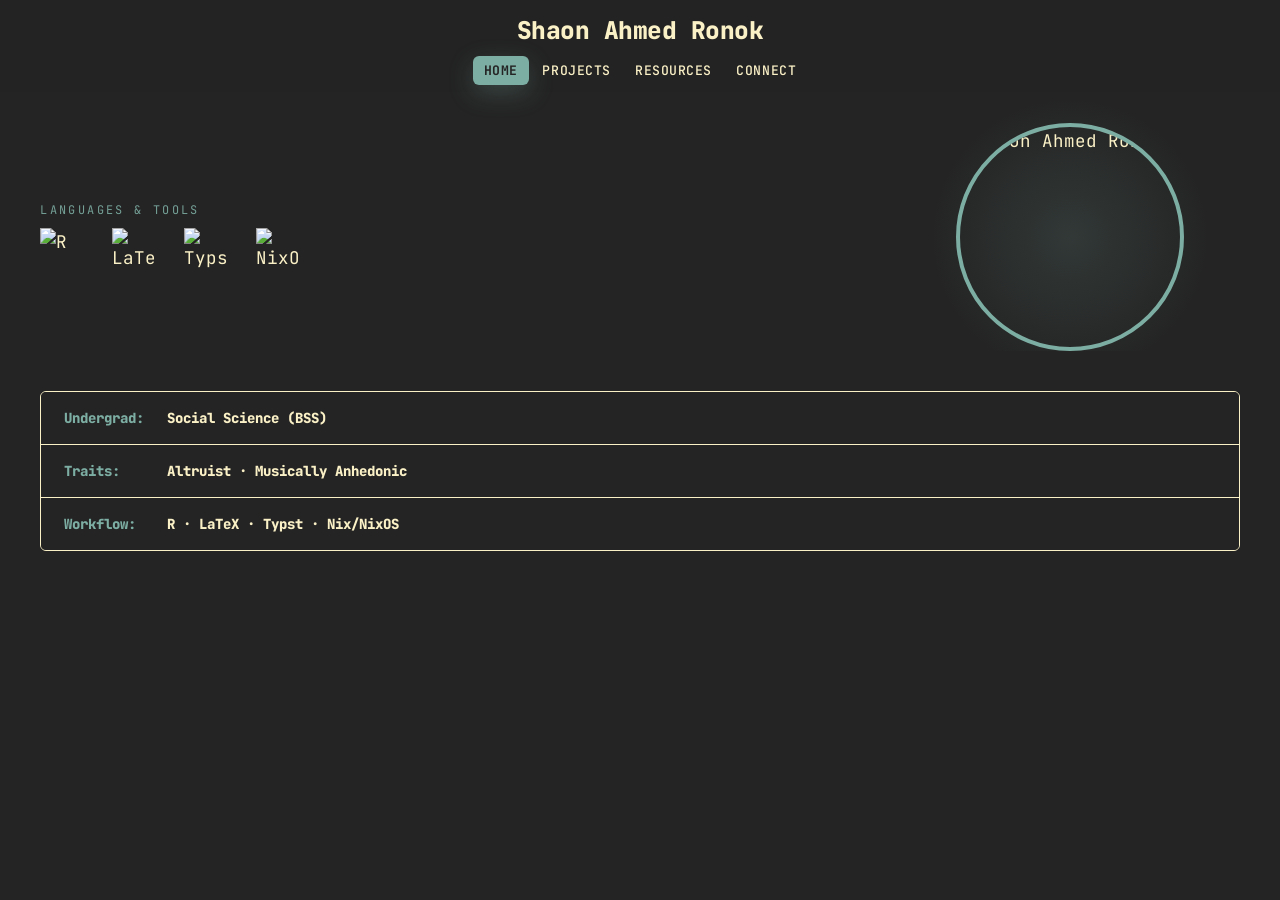
==== index.html @ 1f1f6bdd "Update index.html" ====
<!DOCTYPE html>
<html lang="en">
<head>
<meta charset="UTF-8">
<meta name="viewport" content="width=device-width, initial-scale=1.0">
<meta name="description" content="Shaon — writer, independent researcher, systems thinker.">
<meta property="og:title" content="Shaon">
<meta property="og:description" content="Writer and independent researcher. Information systems, technology ethics, philosophy of science.">
<meta property="og:type" content="website">
<meta property="og:url" content="https://shaon.neocities.org">
<meta property="og:image" content="https://shaon.neocities.org/images/1772381919541.png">
<meta name="twitter:card" content="summary">
<meta name="twitter:title" content="Shaon">
<meta name="twitter:image" content="https://shaon.neocities.org/images/1772381919541.png">
<title>Shaon</title>
<link rel="icon" type="image/x-icon" href="favicon.ico">
<link rel="preconnect" href="https://fonts.googleapis.com">
<link rel="preconnect" href="https://fonts.gstatic.com" crossorigin>
<link href="https://fonts.googleapis.com/css2?family=JetBrains+Mono:wght@300;400;500;700;900&display=swap" rel="stylesheet">
<style>
:root {
  /* Sole Background Palette */
  --bg: #242424;
  --surf: #242424;
  --bd: #fbf1c7;
  --bd-hover: #7daea3;

  /* Universal Static Text & Line Color */
  --tx-main: #fbf1c7;
  --tx-head: #fbf1c7;
  --tx-muted: #fbf1c7;

  /* Universal Interactive Accent Color */
  --ac: #7daea3;
  --link: #7daea3;

  /* Typography */
  --fd: 'JetBrains Mono', monospace;
  --fb: 'JetBrains Mono', monospace;
  --fm: 'JetBrains Mono', monospace;

  /* Shadows & Physics */
  --sh-card: 0 4px 20px rgba(125, 174, 163, 0.15);
  --sh-glow: 0 8px 24px rgba(125, 174, 163, 0.25);
  --r: 6px;
}

*,*::before,*::after{box-sizing:border-box;margin:0;padding:0}
html{scroll-behavior:smooth;font-size:17.5px;overflow-x:hidden;width:100%}
body{font-family:var(--fb);background:var(--bg);color:var(--tx-main);line-height:1.6;overflow-x:hidden;width:100%;-webkit-font-smoothing:antialiased}

/* Selection State */
::selection{background:var(--ac);color:var(--bg)}
a{color:inherit;text-decoration:none}
img{display:block;max-width:100%;height:auto}

/* Top Progress Bar */
#prog{position:fixed;top:0;left:0;z-index:300;height:2px;background:var(--ac);width:0;transition:width .1s linear}

#nav{position:fixed;top:0;left:0;right:0;z-index:200;transition:background .4s,box-shadow .4s;width:100%;background:rgba(36,36,36,.97);backdrop-filter:blur(20px) saturate(1.2)}
#nav.sc{box-shadow:0 1px 0 var(--bd)}

.ni{display:flex;flex-direction:column;align-items:center;justify-content:center;max-width:1400px;margin:0 auto;padding:.6rem 2.3rem .5rem;gap:.3rem;width:100%}
.nlogo{font-family:var(--fd);font-size:1.4rem;font-weight:900;letter-spacing:-.02em;color:var(--tx-head)}

.nlinks{display:flex;flex-wrap:wrap;justify-content:center;gap:.1rem;list-style:none}
.nlinks a{font-size:.75rem;font-weight:500;letter-spacing:.04em;text-transform:uppercase;color:var(--tx-main);padding:.32rem .65rem;border-radius:var(--r);transition:all .2s cubic-bezier(0.4, 0, 0.2, 1)}
.nlinks a:hover{color:var(--ac);background:transparent}
.nlinks a.act{color:var(--bg);background:var(--ac);font-weight:700;box-shadow:var(--sh-glow)}

.w{width:100%;max-width:1400px;margin:0 auto;padding:0 2.3rem;position:relative;z-index:1}

#hero{display:flex;flex-direction:column;justify-content:center;padding:7rem 0 0;position:relative;overflow:hidden}
.hg{display:grid;grid-template-columns:1fr 340px;gap:4rem;align-items:center}

.techstack{display:flex;flex-wrap:wrap;gap:1.6rem;margin-top:0;align-items:center}
.techstack img{width:44px;height:44px;object-fit:contain;transition:transform .3s cubic-bezier(0.34, 1.56, 0.64, 1)}
.techstack img:hover{transform:scale(1.2) rotate(-5deg);filter:drop-shadow(0 4px 12px rgba(125, 174, 163, 0.4))}

.hpw{position:relative;display:flex;flex-direction:column;align-items:center}

/* Monochromatic Accent Aura */
.hpbg{position:absolute;width:280px;height:280px;background:radial-gradient(circle, rgba(125, 174, 163, 0.15), transparent 70%);border-radius:50%;top:50%;left:50%;transform:translate(-50%,-50%);animation:pglow 5s ease-in-out infinite;pointer-events:none}
@keyframes pglow{0%,100%{transform:translate(-50%,-50%) scale(1);opacity:.6}50%{transform:translate(-50%,-50%) scale(1.15);opacity:1}}

.hp{width:228px;height:228px;border-radius:50%;object-fit:cover;border:4px solid var(--ac);position:relative;z-index:1;transition:transform .4s cubic-bezier(.22,1,.36,1),box-shadow .4s}
.hp:hover{transform:scale(1.04) translateY(-4px);box-shadow:0 20px 56px rgba(125,174,163,.3);border-color:var(--ac)}

hr.dv{border:none;height:1px;background:linear-gradient(90deg,transparent,var(--bd) 40%,var(--bd) 60%,transparent);margin:0}
section{padding:2.5rem 0;position:relative;z-index:1}

.stitle{font-family:var(--fd);font-size:clamp(2rem,4vw,3.2rem);font-weight:700;letter-spacing:-.03em;line-height:1.1;margin-bottom:.9rem;color:var(--tx-head)}
.stitle em{font-style:italic;color:var(--ac)}

#about{background:var(--bg);padding-top:2.3rem}

/* Clean Cards & Data Blocks */
.info-table{display:flex;flex-direction:column;gap:0;border:1px solid var(--bd);border-radius:var(--r);overflow:hidden;background:var(--bg)}
.info-row{display:flex;align-items:center;gap:1rem;padding:.85rem 1.3rem;background:var(--bg);border-bottom:1px solid var(--bd);transition:border-color 0.2s}
.info-row:last-child{border-bottom:none}
.info-row:hover{border-color:var(--ac)}
.info-label{font-family:var(--fm);font-size:.8rem;color:var(--ac);min-width:85px;font-weight:900 !important}
.info-val{font-family:var(--fm);font-size:.8rem;color:var(--tx-head);font-weight:900 !important}

#contact{background:var(--bg);padding:3rem 0;color:var(--tx-main)}
.ci{display:grid;grid-template-columns:1fr 1fr;gap:4rem;align-items:start}
.ctl{font-family:var(--fm);font-size:.68rem;letter-spacing:.2em;text-transform:uppercase;color:var(--ac);margin-bottom:.7rem;opacity:.9}
.ctt{font-family:var(--fd);font-size:clamp(2rem,5vw,3.5rem);font-weight:900;letter-spacing:-.04em;line-height:1;margin-bottom:1.2rem;color:var(--tx-head)}
.cts{font-size:.93rem;line-height:1.8;color:var(--tx-main);margin-bottom:1.4rem}
.clinks{display:flex;flex-direction:column;gap:.9rem;padding-top:1.5rem}

.cl{display:flex;align-items:center;gap:.9rem;padding:.95rem 1.15rem;background:var(--bg);border:1px solid var(--bd);border-radius:var(--r);transition:all .2s;color:var(--tx-main)}
.cl:hover{background:var(--bg);border-color:var(--ac);transform:translateX(6px);box-shadow:var(--sh-card)}
.cl img{width:21px;height:21px;object-fit:contain;filter:brightness(0) invert(1);opacity:.85}
.clp{font-size:.72rem;color:var(--ac);font-family:var(--fm);letter-spacing:.08em;text-transform:uppercase}
.clh{font-size:.88rem;font-weight:500;margin-top:.1rem;color:var(--tx-head)}

footer{background:var(--bg);border-top:1px solid var(--bd);padding:1.9rem 0}
.fc{font-family:var(--fm);font-size:.7rem;color:var(--tx-main)}

#st{position:fixed;bottom:2rem;right:2rem;z-index:200;width:44px;height:44px;border-radius:50%;background:var(--ac);color:var(--bg);border:none;cursor:pointer;display:flex;align-items:center;justify-content:center;box-shadow:var(--sh-glow);opacity:0;transform:translateY(10px);transition:all .35s cubic-bezier(.22,1,.36,1)}
#st.vi{opacity:1;transform:none}
#st:hover{transform:translateY(-3px);box-shadow:0 8px 24px rgba(125, 174, 163, 0.4)}

@media(max-width:900px){
  html,body{font-size:16px;width:100%;overflow-x:hidden}
  .hg{grid-template-columns:1fr;gap:2rem;text-align:center}
  .hpw{order:-1}
  .hp{width:180px;height:180px}
  .techstack{justify-content:center}
  .ci{grid-template-columns:1fr}
}

@media(max-width:560px){
  .w{padding:0 1.2rem}
  .nlogo{font-size:1.1rem}
  .nlinks a{font-size:.68rem;padding:.28rem .5rem}
}
</style>
</head>
<body>

<div id="prog"></div>

<div id="nav">
  <div class="ni">
    <a class="nlogo" href="index.html">Shaon Ahmed Ronok</a>
    <ul class="nlinks">
      <li><a href="index.html" class="act">Home</a></li>
      <li><a href="projects.html">Projects</a></li>
      <li><a href="resources.html">Resources</a></li>
      <li><a href="connect.html">Connect</a></li>
    </ul>
  </div>
</div>

<section id="hero">
<div class="w">
  <div class="hg">

    <div>
      <p style="font-family:var(--fm);font-size:.68rem;letter-spacing:.2em;text-transform:uppercase;color:var(--ac);margin-bottom:0.5rem;opacity:.9;">Languages & Tools</p>
      <div class="techstack">
        <img src="/icons/Rlogo.png" height="48" alt="R">
        <img src="https://cdn.simpleicons.org/latex/008080" height="48" alt="LaTeX">
        <img src="https://cdn.simpleicons.org/typst/239DA8" height="48" alt="Typst">
        <img src="/icons/Nix_Snowflake_Logo.svg.webp" height="48" alt="NixOS">
      </div>
    </div>

    <div class="hpw">
      <div class="hpbg"></div>
      <img src="images/mine2.jpg" alt="Shaon Ahmed Ronok" class="hp">
    </div>

  </div>
</div>
</section>

<section id="about">
<div class="w">
  
  <div class="info-table">
    <div class="info-row">
      <span class="info-label">Undergrad:</span>
      <span class="info-val">Social Science (BSS)</span>
    </div>

    <div class="info-row">
      <span class="info-label">Traits:</span>
      <span class="info-val">Altruist · Musically Anhedonic</span>
    </div>

    <div class="info-row">
      <span class="info-label">Workflow:</span>
      <span class="info-val">R · LaTeX · Typst · Nix/NixOS</span>
    </div>
  </div>

</div>
</section>



<button id="st" onclick="window.scrollTo({top:0,behavior:'smooth'})">
  <svg width="18" height="18" viewBox="0 0 24 24" fill="none" stroke="currentColor" stroke-width="2.5"><polyline points="18 15 12 9 6 15"/></svg>
</button>

<script>
const nav = document.getElementById('nav');
const _st = document.getElementById('st');
const _prog = document.getElementById('prog');
let ticking = false;
window.addEventListener('scroll', () => {
  if(!ticking){
    requestAnimationFrame(() => {
      const sy = window.scrollY;
      const sh = document.body.scrollHeight - window.innerHeight;
      nav.classList.toggle('sc', sy > 40);
      _st.classList.toggle('vi', sy > 100);
      _prog.style.width = (sy / (sh || 1) * 100) + '%';
      ticking = false;
    });
    ticking = true;
  }
}, {passive: true});
</script>
</body>
</html>
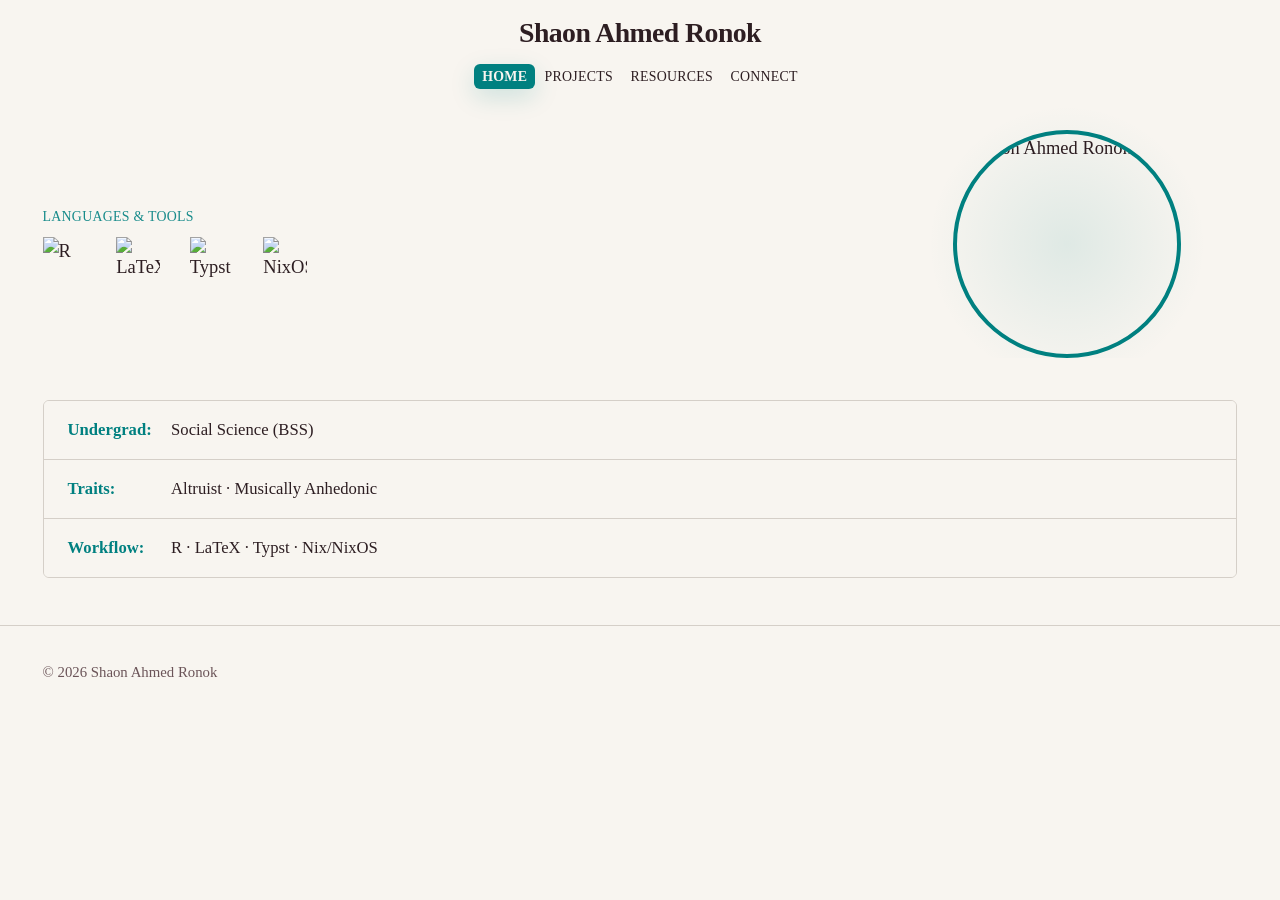
==== commit 0c015266: "Add files via upload" ====
--- a/index.html
+++ b/index.html
@@ -14,57 +14,54 @@
 <meta name="twitter:image" content="https://shaon.neocities.org/images/1772381919541.png">
 <title>Shaon</title>
 <link rel="icon" type="image/x-icon" href="favicon.ico">
-<link rel="preconnect" href="https://fonts.googleapis.com">
-<link rel="preconnect" href="https://fonts.gstatic.com" crossorigin>
-<link href="https://fonts.googleapis.com/css2?family=JetBrains+Mono:wght@300;400;500;700;900&display=swap" rel="stylesheet">
 <style>
+@font-face {
+  font-family: 'STIX Two Text';
+  src: url('/fonts/STIX2Text-Regular.woff2') format('woff2');
+  font-weight: 400;
+  font-style: normal;
+  font-display: swap;
+}
+@font-face {
+  font-family: 'STIX Two Text';
+  src: url('/fonts/STIX2Text-Bold.woff2') format('woff2');
+  font-weight: 700;
+  font-style: normal;
+  font-display: swap;
+}
 :root {
-  /* Sole Background Palette */
-  --bg: #242424;
-  --surf: #242424;
-  --bd: #fbf1c7;
-  --bd-hover: #7daea3;
-
-  /* Universal Static Text & Line Color */
-  --tx-main: #fbf1c7;
-  --tx-head: #fbf1c7;
-  --tx-muted: #fbf1c7;
-
-  /* Universal Interactive Accent Color */
-  --ac: #7daea3;
-  --link: #7daea3;
-
-  /* Typography */
-  --fd: 'JetBrains Mono', monospace;
-  --fb: 'JetBrains Mono', monospace;
-  --fm: 'JetBrains Mono', monospace;
-
-  /* Shadows & Physics */
-  --sh-card: 0 4px 20px rgba(125, 174, 163, 0.15);
-  --sh-glow: 0 8px 24px rgba(125, 174, 163, 0.25);
+  --bg: #F8F5F0;
+  --surf: #F8F5F0;
+  --bd: #D5CFC8;
+  --tx-main: #2D1E22;
+  --tx-head: #2D1E22;
+  --tx-muted: #6B5458;
+  --ac: #008080;
+  --fd: 'STIX Two Text', serif;
+  --fb: 'STIX Two Text', serif;
+  --fm: 'STIX Two Text', serif;
+  --sh-card: 0 4px 20px rgba(0, 128, 128, 0.10);
+  --sh-glow: 0 8px 24px rgba(0, 128, 128, 0.18);
   --r: 6px;
 }
-
 *,*::before,*::after{box-sizing:border-box;margin:0;padding:0}
-html{scroll-behavior:smooth;font-size:17.5px;overflow-x:hidden;width:100%}
-body{font-family:var(--fb);background:var(--bg);color:var(--tx-main);line-height:1.6;overflow-x:hidden;width:100%;-webkit-font-smoothing:antialiased}
-
-/* Selection State */
-::selection{background:var(--ac);color:var(--bg)}
+html{scroll-behavior:smooth;font-size:18.5px;overflow-x:hidden;width:100%}
+body{font-family:var(--fb);font-weight:400;background:var(--bg);color:var(--tx-main);line-height:1.6;overflow-x:hidden;width:100%;-webkit-font-smoothing:antialiased}
+
+::selection{background:rgba(0,128,128,0.18);color:var(--tx-main)}
 a{color:inherit;text-decoration:none}
 img{display:block;max-width:100%;height:auto}
 
-/* Top Progress Bar */
 #prog{position:fixed;top:0;left:0;z-index:300;height:2px;background:var(--ac);width:0;transition:width .1s linear}
 
-#nav{position:fixed;top:0;left:0;right:0;z-index:200;transition:background .4s,box-shadow .4s;width:100%;background:rgba(36,36,36,.97);backdrop-filter:blur(20px) saturate(1.2)}
+#nav{position:fixed;top:0;left:0;right:0;z-index:200;transition:background .4s,box-shadow .4s;width:100%;background:rgba(248,245,240,.97);backdrop-filter:blur(20px) saturate(1.2)}
 #nav.sc{box-shadow:0 1px 0 var(--bd)}
 
 .ni{display:flex;flex-direction:column;align-items:center;justify-content:center;max-width:1400px;margin:0 auto;padding:.6rem 2.3rem .5rem;gap:.3rem;width:100%}
-.nlogo{font-family:var(--fd);font-size:1.4rem;font-weight:900;letter-spacing:-.02em;color:var(--tx-head)}
-
-.nlinks{display:flex;flex-wrap:wrap;justify-content:center;gap:.1rem;list-style:none}
-.nlinks a{font-size:.75rem;font-weight:500;letter-spacing:.04em;text-transform:uppercase;color:var(--tx-main);padding:.32rem .65rem;border-radius:var(--r);transition:all .2s cubic-bezier(0.4, 0, 0.2, 1)}
+.nlogo{font-family:var(--fd);font-size:1.5rem;font-weight:700;letter-spacing:-.02em;color:var(--tx-head)}
+
+.nlinks{display:flex;flex-wrap:nowrap;justify-content:center;gap:.1rem;list-style:none}
+.nlinks a{font-size:0.75rem;font-weight:400;letter-spacing:.02em;text-transform:uppercase;color:var(--tx-main);padding:.28rem .42rem;border-radius:var(--r);transition:all .2s cubic-bezier(0.4,0,0.2,1)}
 .nlinks a:hover{color:var(--ac);background:transparent}
 .nlinks a.act{color:var(--bg);background:var(--ac);font-weight:700;box-shadow:var(--sh-glow)}
 
@@ -74,67 +71,49 @@
 .hg{display:grid;grid-template-columns:1fr 340px;gap:4rem;align-items:center}
 
 .techstack{display:flex;flex-wrap:wrap;gap:1.6rem;margin-top:0;align-items:center}
-.techstack img{width:44px;height:44px;object-fit:contain;transition:transform .3s cubic-bezier(0.34, 1.56, 0.64, 1)}
-.techstack img:hover{transform:scale(1.2) rotate(-5deg);filter:drop-shadow(0 4px 12px rgba(125, 174, 163, 0.4))}
+.techstack img{width:44px;height:44px;object-fit:contain;transition:transform .3s cubic-bezier(0.34,1.56,0.64,1)}
+.techstack img:hover{transform:scale(1.2) rotate(-5deg);filter:drop-shadow(0 4px 12px rgba(0,128,128,0.25))}
 
 .hpw{position:relative;display:flex;flex-direction:column;align-items:center}
 
-/* Monochromatic Accent Aura */
-.hpbg{position:absolute;width:280px;height:280px;background:radial-gradient(circle, rgba(125, 174, 163, 0.15), transparent 70%);border-radius:50%;top:50%;left:50%;transform:translate(-50%,-50%);animation:pglow 5s ease-in-out infinite;pointer-events:none}
+.hpbg{position:absolute;width:280px;height:280px;background:radial-gradient(circle,rgba(0,128,128,0.10),transparent 70%);border-radius:50%;top:50%;left:50%;transform:translate(-50%,-50%);animation:pglow 5s ease-in-out infinite;pointer-events:none}
 @keyframes pglow{0%,100%{transform:translate(-50%,-50%) scale(1);opacity:.6}50%{transform:translate(-50%,-50%) scale(1.15);opacity:1}}
 
 .hp{width:228px;height:228px;border-radius:50%;object-fit:cover;border:4px solid var(--ac);position:relative;z-index:1;transition:transform .4s cubic-bezier(.22,1,.36,1),box-shadow .4s}
-.hp:hover{transform:scale(1.04) translateY(-4px);box-shadow:0 20px 56px rgba(125,174,163,.3);border-color:var(--ac)}
+.hp:hover{transform:scale(1.04) translateY(-4px);box-shadow:0 20px 56px rgba(0,128,128,0.18);border-color:var(--ac)}
 
 hr.dv{border:none;height:1px;background:linear-gradient(90deg,transparent,var(--bd) 40%,var(--bd) 60%,transparent);margin:0}
 section{padding:2.5rem 0;position:relative;z-index:1}
 
-.stitle{font-family:var(--fd);font-size:clamp(2rem,4vw,3.2rem);font-weight:700;letter-spacing:-.03em;line-height:1.1;margin-bottom:.9rem;color:var(--tx-head)}
-.stitle em{font-style:italic;color:var(--ac)}
+.stitle{font-family:var(--fd);font-size:clamp(2.2rem,4.4vw,3.6rem);font-weight:700;letter-spacing:-.03em;line-height:1.1;margin-bottom:.9rem;color:var(--tx-head)}
 
 #about{background:var(--bg);padding-top:2.3rem}
 
-/* Clean Cards & Data Blocks */
 .info-table{display:flex;flex-direction:column;gap:0;border:1px solid var(--bd);border-radius:var(--r);overflow:hidden;background:var(--bg)}
 .info-row{display:flex;align-items:center;gap:1rem;padding:.85rem 1.3rem;background:var(--bg);border-bottom:1px solid var(--bd);transition:border-color 0.2s}
 .info-row:last-child{border-bottom:none}
 .info-row:hover{border-color:var(--ac)}
-.info-label{font-family:var(--fm);font-size:.8rem;color:var(--ac);min-width:85px;font-weight:900 !important}
-.info-val{font-family:var(--fm);font-size:.8rem;color:var(--tx-head);font-weight:900 !important}
-
-#contact{background:var(--bg);padding:3rem 0;color:var(--tx-main)}
-.ci{display:grid;grid-template-columns:1fr 1fr;gap:4rem;align-items:start}
-.ctl{font-family:var(--fm);font-size:.68rem;letter-spacing:.2em;text-transform:uppercase;color:var(--ac);margin-bottom:.7rem;opacity:.9}
-.ctt{font-family:var(--fd);font-size:clamp(2rem,5vw,3.5rem);font-weight:900;letter-spacing:-.04em;line-height:1;margin-bottom:1.2rem;color:var(--tx-head)}
-.cts{font-size:.93rem;line-height:1.8;color:var(--tx-main);margin-bottom:1.4rem}
-.clinks{display:flex;flex-direction:column;gap:.9rem;padding-top:1.5rem}
-
-.cl{display:flex;align-items:center;gap:.9rem;padding:.95rem 1.15rem;background:var(--bg);border:1px solid var(--bd);border-radius:var(--r);transition:all .2s;color:var(--tx-main)}
-.cl:hover{background:var(--bg);border-color:var(--ac);transform:translateX(6px);box-shadow:var(--sh-card)}
-.cl img{width:21px;height:21px;object-fit:contain;filter:brightness(0) invert(1);opacity:.85}
-.clp{font-size:.72rem;color:var(--ac);font-family:var(--fm);letter-spacing:.08em;text-transform:uppercase}
-.clh{font-size:.88rem;font-weight:500;margin-top:.1rem;color:var(--tx-head)}
+.info-label{font-family:var(--fm);font-size:0.9rem;color:var(--ac);min-width:85px;font-weight:700}
+.info-val{font-family:var(--fm);font-size:0.9rem;color:var(--tx-head);font-weight:400}
 
 footer{background:var(--bg);border-top:1px solid var(--bd);padding:1.9rem 0}
-.fc{font-family:var(--fm);font-size:.7rem;color:var(--tx-main)}
+.fc{font-family:var(--fm);font-size:0.8rem;font-weight:400;color:var(--tx-muted)}
 
 #st{position:fixed;bottom:2rem;right:2rem;z-index:200;width:44px;height:44px;border-radius:50%;background:var(--ac);color:var(--bg);border:none;cursor:pointer;display:flex;align-items:center;justify-content:center;box-shadow:var(--sh-glow);opacity:0;transform:translateY(10px);transition:all .35s cubic-bezier(.22,1,.36,1)}
 #st.vi{opacity:1;transform:none}
-#st:hover{transform:translateY(-3px);box-shadow:0 8px 24px rgba(125, 174, 163, 0.4)}
+#st:hover{transform:translateY(-3px);box-shadow:0 8px 24px rgba(0,128,128,0.28)}
 
 @media(max-width:900px){
-  html,body{font-size:16px;width:100%;overflow-x:hidden}
+  html,body{font-size:17px;width:100%;overflow-x:hidden}
   .hg{grid-template-columns:1fr;gap:2rem;text-align:center}
   .hpw{order:-1}
   .hp{width:180px;height:180px}
   .techstack{justify-content:center}
-  .ci{grid-template-columns:1fr}
-}
-
+}
 @media(max-width:560px){
   .w{padding:0 1.2rem}
-  .nlogo{font-size:1.1rem}
-  .nlinks a{font-size:.68rem;padding:.28rem .5rem}
+  .nlogo{font-size:1.2rem}
+  .nlinks a{font-size:0.7rem;padding:.24rem .35rem}
 }
 </style>
 </head>
@@ -157,9 +136,8 @@
 <section id="hero">
 <div class="w">
   <div class="hg">
-
     <div>
-      <p style="font-family:var(--fm);font-size:.68rem;letter-spacing:.2em;text-transform:uppercase;color:var(--ac);margin-bottom:0.5rem;opacity:.9;">Languages & Tools</p>
+      <p style="font-family:var(--fm);font-size:0.75rem;font-weight:400;letter-spacing:.02em;text-transform:uppercase;color:var(--ac);margin-bottom:0.5rem;opacity:.9;">Languages & Tools</p>
       <div class="techstack">
         <img src="/icons/Rlogo.png" height="48" alt="R">
         <img src="https://cdn.simpleicons.org/latex/008080" height="48" alt="LaTeX">
@@ -167,40 +145,38 @@
         <img src="/icons/Nix_Snowflake_Logo.svg.webp" height="48" alt="NixOS">
       </div>
     </div>
-
     <div class="hpw">
       <div class="hpbg"></div>
       <img src="images/mine2.jpg" alt="Shaon Ahmed Ronok" class="hp">
     </div>
-
   </div>
 </div>
 </section>
 
 <section id="about">
 <div class="w">
-  
   <div class="info-table">
     <div class="info-row">
       <span class="info-label">Undergrad:</span>
       <span class="info-val">Social Science (BSS)</span>
     </div>
-
     <div class="info-row">
       <span class="info-label">Traits:</span>
       <span class="info-val">Altruist · Musically Anhedonic</span>
     </div>
-
     <div class="info-row">
       <span class="info-label">Workflow:</span>
       <span class="info-val">R · LaTeX · Typst · Nix/NixOS</span>
     </div>
   </div>
-
 </div>
 </section>
 
-
+<footer>
+  <div class="w">
+    <p class="fc">© 2026 Shaon Ahmed Ronok</p>
+  </div>
+</footer>
 
 <button id="st" onclick="window.scrollTo({top:0,behavior:'smooth'})">
   <svg width="18" height="18" viewBox="0 0 24 24" fill="none" stroke="currentColor" stroke-width="2.5"><polyline points="18 15 12 9 6 15"/></svg>
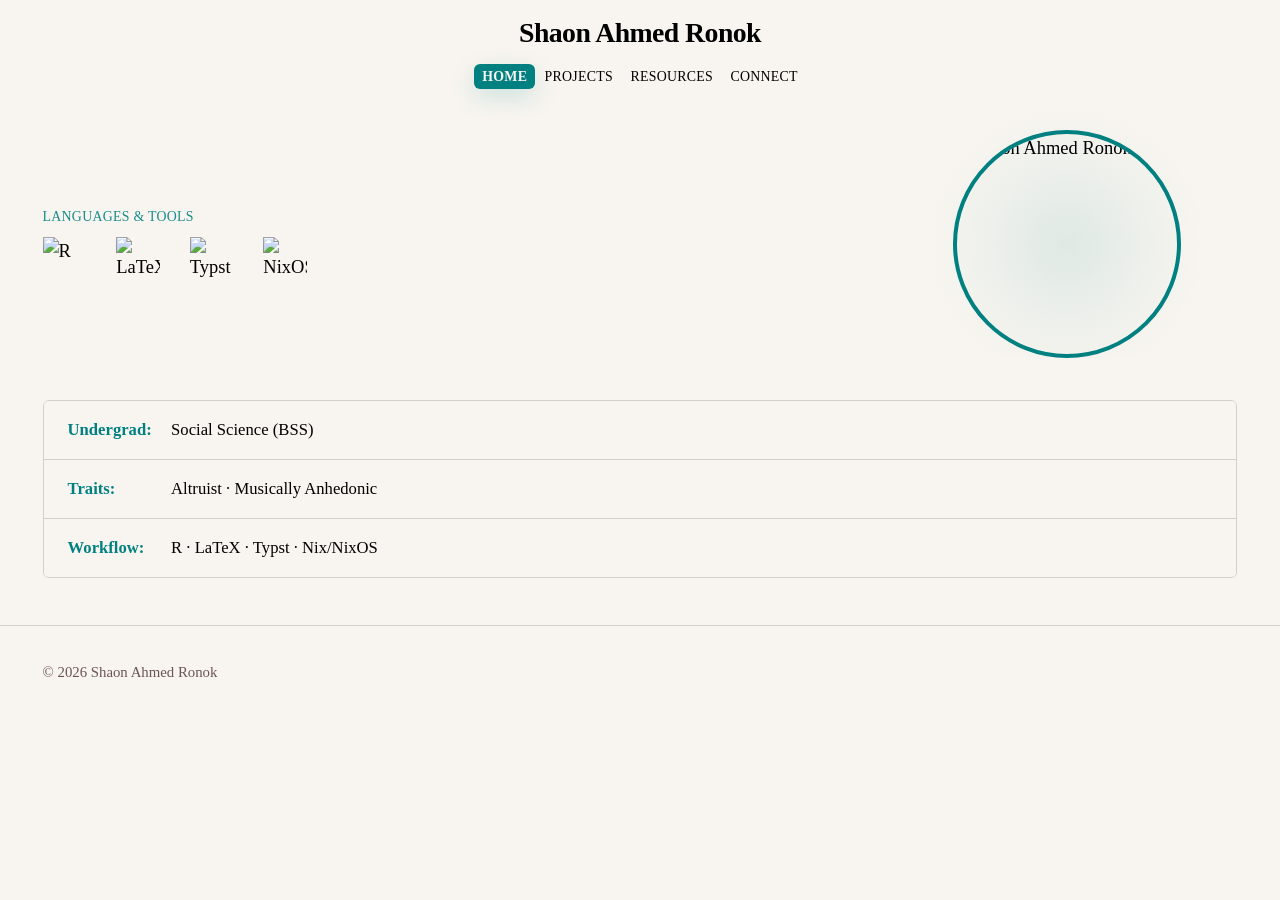
==== commit c0c08669: "Update index.html" ====
--- a/index.html
+++ b/index.html
@@ -33,8 +33,8 @@
   --bg: #F8F5F0;
   --surf: #F8F5F0;
   --bd: #D5CFC8;
-  --tx-main: #2D1E22;
-  --tx-head: #2D1E22;
+  --tx-main: #000000;
+  --tx-head: #000000;
   --tx-muted: #6B5458;
   --ac: #008080;
   --fd: 'STIX Two Text', serif;
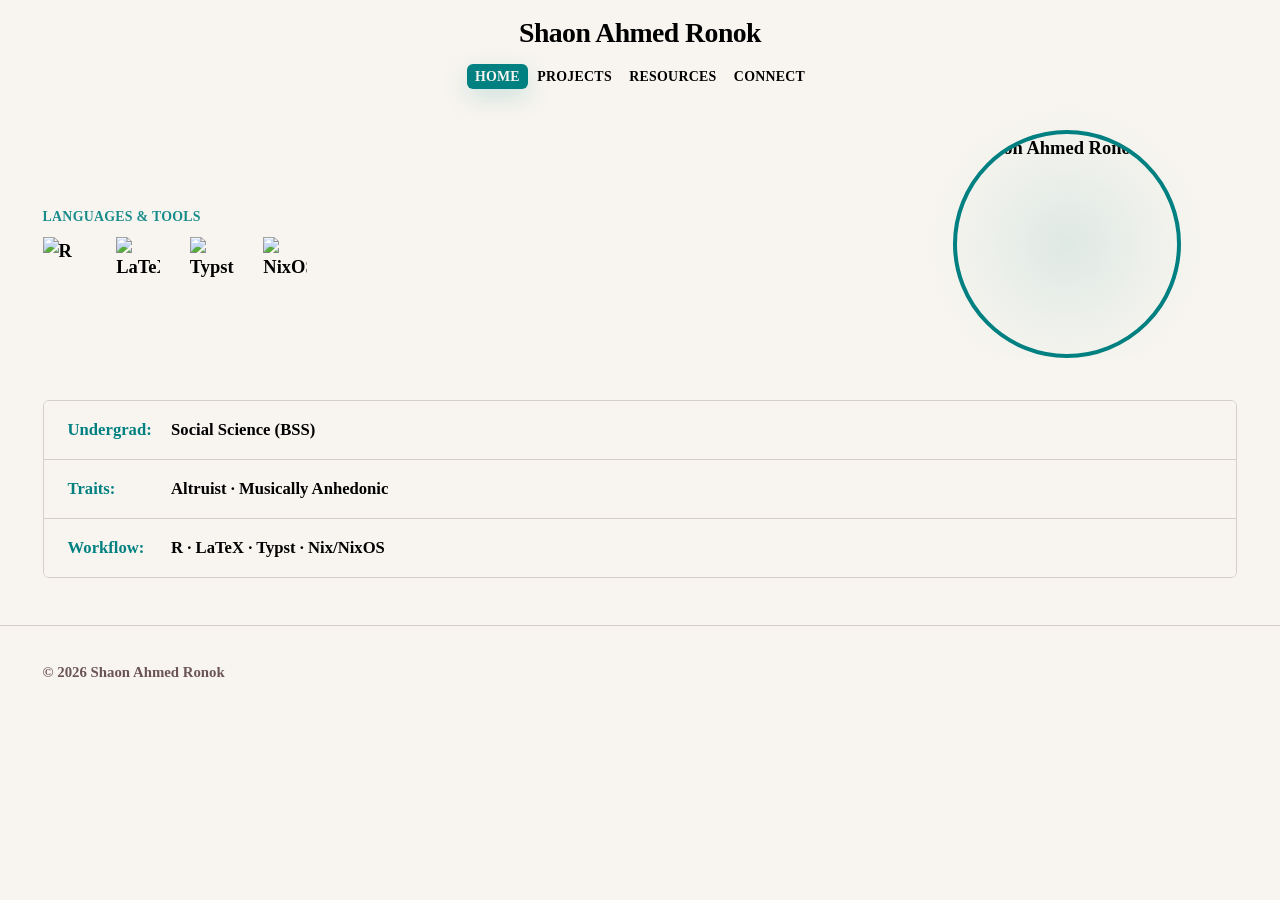
==== commit b390a0dd: "Update index.html" ====
--- a/index.html
+++ b/index.html
@@ -17,14 +17,21 @@
 <style>
 @font-face {
   font-family: 'STIX Two Text';
-  src: url('/fonts/STIX2Text-Regular.woff2') format('woff2');
+  src: url('fonts/STIX2Text-Regular.woff2') format('woff2');
   font-weight: 400;
   font-style: normal;
   font-display: swap;
 }
 @font-face {
   font-family: 'STIX Two Text';
-  src: url('/fonts/STIX2Text-Bold.woff2') format('woff2');
+  src: url('fonts/STIX2Text-SemiBold.woff2') format('woff2');
+  font-weight: 600;
+  font-style: normal;
+  font-display: swap;
+}
+@font-face {
+  font-family: 'STIX Two Text';
+  src: url('fonts/STIX2Text-Bold.woff2') format('woff2');
   font-weight: 700;
   font-style: normal;
   font-display: swap;
@@ -46,7 +53,7 @@
 }
 *,*::before,*::after{box-sizing:border-box;margin:0;padding:0}
 html{scroll-behavior:smooth;font-size:18.5px;overflow-x:hidden;width:100%}
-body{font-family:var(--fb);font-weight:400;background:var(--bg);color:var(--tx-main);line-height:1.6;overflow-x:hidden;width:100%;-webkit-font-smoothing:antialiased}
+body{font-family:var(--fb);font-weight:600;background:var(--bg);color:var(--tx-main);line-height:1.6;overflow-x:hidden;width:100%;-webkit-font-smoothing:antialiased}
 
 ::selection{background:rgba(0,128,128,0.18);color:var(--tx-main)}
 a{color:inherit;text-decoration:none}
@@ -61,7 +68,7 @@
 .nlogo{font-family:var(--fd);font-size:1.5rem;font-weight:700;letter-spacing:-.02em;color:var(--tx-head)}
 
 .nlinks{display:flex;flex-wrap:nowrap;justify-content:center;gap:.1rem;list-style:none}
-.nlinks a{font-size:0.75rem;font-weight:400;letter-spacing:.02em;text-transform:uppercase;color:var(--tx-main);padding:.28rem .42rem;border-radius:var(--r);transition:all .2s cubic-bezier(0.4,0,0.2,1)}
+.nlinks a{font-size:0.75rem;font-weight:600;letter-spacing:.02em;text-transform:uppercase;color:var(--tx-main);padding:.28rem .42rem;border-radius:var(--r);transition:all .2s cubic-bezier(0.4,0,0.2,1)}
 .nlinks a:hover{color:var(--ac);background:transparent}
 .nlinks a.act{color:var(--bg);background:var(--ac);font-weight:700;box-shadow:var(--sh-glow)}
 
@@ -94,10 +101,10 @@
 .info-row:last-child{border-bottom:none}
 .info-row:hover{border-color:var(--ac)}
 .info-label{font-family:var(--fm);font-size:0.9rem;color:var(--ac);min-width:85px;font-weight:700}
-.info-val{font-family:var(--fm);font-size:0.9rem;color:var(--tx-head);font-weight:400}
+.info-val{font-family:var(--fm);font-size:0.9rem;color:var(--tx-head);font-weight:600}
 
 footer{background:var(--bg);border-top:1px solid var(--bd);padding:1.9rem 0}
-.fc{font-family:var(--fm);font-size:0.8rem;font-weight:400;color:var(--tx-muted)}
+.fc{font-family:var(--fm);font-size:0.8rem;font-weight:600;color:var(--tx-muted)}
 
 #st{position:fixed;bottom:2rem;right:2rem;z-index:200;width:44px;height:44px;border-radius:50%;background:var(--ac);color:var(--bg);border:none;cursor:pointer;display:flex;align-items:center;justify-content:center;box-shadow:var(--sh-glow);opacity:0;transform:translateY(10px);transition:all .35s cubic-bezier(.22,1,.36,1)}
 #st.vi{opacity:1;transform:none}
@@ -137,12 +144,12 @@
 <div class="w">
   <div class="hg">
     <div>
-      <p style="font-family:var(--fm);font-size:0.75rem;font-weight:400;letter-spacing:.02em;text-transform:uppercase;color:var(--ac);margin-bottom:0.5rem;opacity:.9;">Languages & Tools</p>
+      <p style="font-family:var(--fm);font-size:0.75rem;font-weight:600;letter-spacing:.02em;text-transform:uppercase;color:var(--ac);margin-bottom:0.5rem;opacity:.9;">Languages & Tools</p>
       <div class="techstack">
-        <img src="/icons/Rlogo.png" height="48" alt="R">
+        <img src="icons/Rlogo.png" height="48" alt="R">
         <img src="https://cdn.simpleicons.org/latex/008080" height="48" alt="LaTeX">
         <img src="https://cdn.simpleicons.org/typst/239DA8" height="48" alt="Typst">
-        <img src="/icons/Nix_Snowflake_Logo.svg.webp" height="48" alt="NixOS">
+        <img src="icons/Nix_Snowflake_Logo.svg.webp" height="48" alt="NixOS">
       </div>
     </div>
     <div class="hpw">
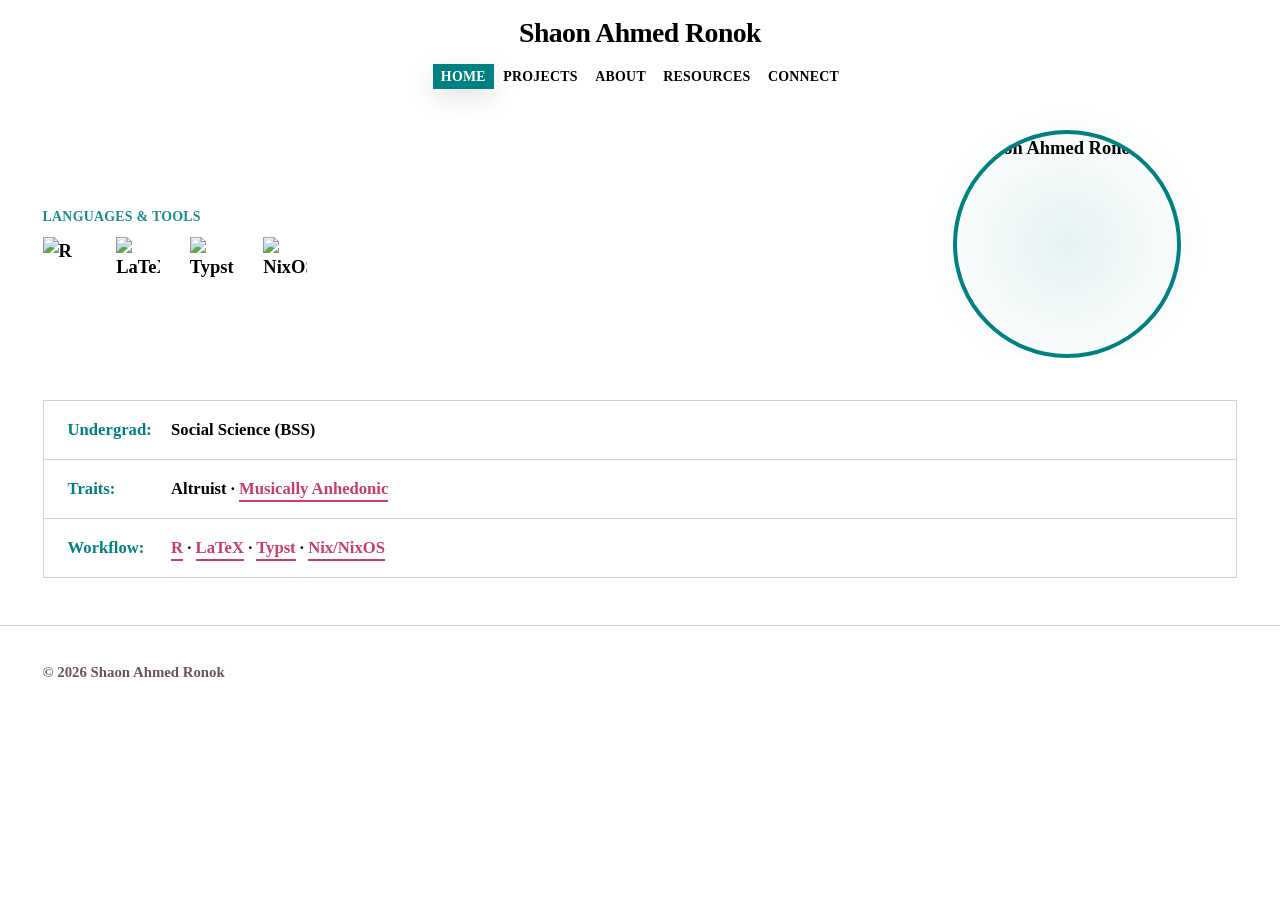
==== commit 53ab78d2: "Update index.html" ====
--- a/index.html
+++ b/index.html
@@ -37,8 +37,8 @@
   font-display: swap;
 }
 :root {
-  --bg: #F8F5F0;
-  --surf: #F8F5F0;
+  --bg: #FFFFFF;
+  --surf: #FFFFFF;
   --bd: #D5CFC8;
   --tx-main: #000000;
   --tx-head: #000000;
@@ -47,9 +47,8 @@
   --fd: 'STIX Two Text', serif;
   --fb: 'STIX Two Text', serif;
   --fm: 'STIX Two Text', serif;
-  --sh-card: 0 4px 20px rgba(0, 128, 128, 0.10);
-  --sh-glow: 0 8px 24px rgba(0, 128, 128, 0.18);
-  --r: 6px;
+----sh-card: 0 4px 20px rgba(0, 0, 0, 0.08);
+--sh-glow: 0 8px 24px rgba(0, 0, 0, 0.12);
 }
 *,*::before,*::after{box-sizing:border-box;margin:0;padding:0}
 html{scroll-behavior:smooth;font-size:18.5px;overflow-x:hidden;width:100%}
@@ -61,7 +60,7 @@
 
 #prog{position:fixed;top:0;left:0;z-index:300;height:2px;background:var(--ac);width:0;transition:width .1s linear}
 
-#nav{position:fixed;top:0;left:0;right:0;z-index:200;transition:background .4s,box-shadow .4s;width:100%;background:rgba(248,245,240,.97);backdrop-filter:blur(20px) saturate(1.2)}
+#nav{position:fixed;top:0;left:0;right:0;z-index:200;transition:background .4s,box-shadow .4s;width:100%;background:rgba(255, 255, 255, 1);backdrop-filter:blur(20px) saturate(1.2)}
 #nav.sc{box-shadow:0 1px 0 var(--bd)}
 
 .ni{display:flex;flex-direction:column;align-items:center;justify-content:center;max-width:1400px;margin:0 auto;padding:.6rem 2.3rem .5rem;gap:.3rem;width:100%}
@@ -134,6 +133,7 @@
     <ul class="nlinks">
       <li><a href="index.html" class="act">Home</a></li>
       <li><a href="projects.html">Projects</a></li>
+      <li><a href="about.html">About</a></li>
       <li><a href="resources.html">Resources</a></li>
       <li><a href="connect.html">Connect</a></li>
     </ul>
@@ -154,7 +154,7 @@
     </div>
     <div class="hpw">
       <div class="hpbg"></div>
-      <img src="images/mine2.jpg" alt="Shaon Ahmed Ronok" class="hp">
+      <img src="images/profile-3.png" alt="Shaon Ahmed Ronok" class="hp">
     </div>
   </div>
 </div>
@@ -169,11 +169,11 @@
     </div>
     <div class="info-row">
       <span class="info-label">Traits:</span>
-      <span class="info-val">Altruist · Musically Anhedonic</span>
+      <span class="info-val">Altruist · <a href="https://grokipedia.com/page/Musical_anhedonia" style="color: #c93e66; text-decoration: none; border-bottom: 2px solid #c93e66; padding-bottom: 2px;">Musically Anhedonic</a></span>
     </div>
     <div class="info-row">
       <span class="info-label">Workflow:</span>
-      <span class="info-val">R · LaTeX · Typst · Nix/NixOS</span>
+      <span class="info-val"><a href="https://www.r-project.org" style="color: #c93e66; text-decoration: none; border-bottom: 2px solid #c93e66; padding-bottom: 2px;">R</a> · <a href="https://www.latex-project.org/" style="color: #c93e66; text-decoration: none; border-bottom: 2px solid #c93e66; padding-bottom: 2px;">LaTeX</a> · <a href="https://typst.app" style="color: #c93e66; text-decoration: none; border-bottom: 2px solid #c93e66; padding-bottom: 2px;">Typst</a> · <a href="https://nixos.org" style="color: #c93e66; text-decoration: none; border-bottom: 2px solid #c93e66; padding-bottom: 2px;">Nix/NixOS</a></span>
     </div>
   </div>
 </div>
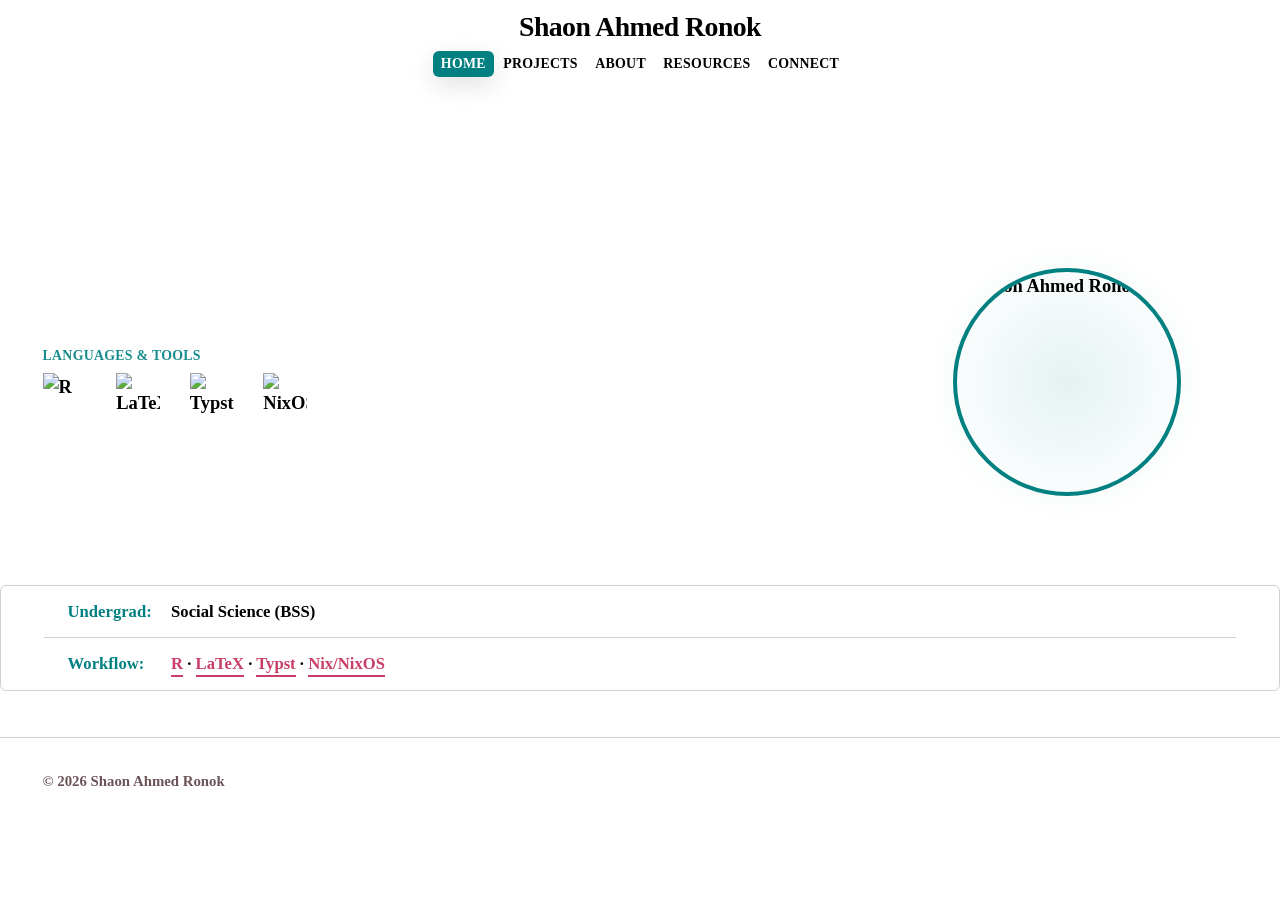
==== commit 72848abd: "minor-changes" ====
--- a/index.html
+++ b/index.html
@@ -13,200 +13,44 @@
 <meta name="twitter:title" content="Shaon">
 <meta name="twitter:image" content="https://shaon.neocities.org/images/1772381919541.png">
 <title>Shaon</title>
-<link rel="icon" type="image/x-icon" href="favicon.ico">
-<style>
-@font-face {
-  font-family: 'STIX Two Text';
-  src: url('fonts/STIX2Text-Regular.woff2') format('woff2');
-  font-weight: 400;
-  font-style: normal;
-  font-display: swap;
-}
-@font-face {
-  font-family: 'STIX Two Text';
-  src: url('fonts/STIX2Text-SemiBold.woff2') format('woff2');
-  font-weight: 600;
-  font-style: normal;
-  font-display: swap;
-}
-@font-face {
-  font-family: 'STIX Two Text';
-  src: url('fonts/STIX2Text-Bold.woff2') format('woff2');
-  font-weight: 700;
-  font-style: normal;
-  font-display: swap;
-}
-:root {
-  --bg: #FFFFFF;
-  --surf: #FFFFFF;
-  --bd: #D5CFC8;
-  --tx-main: #000000;
-  --tx-head: #000000;
-  --tx-muted: #6B5458;
-  --ac: #008080;
-  --fd: 'STIX Two Text', serif;
-  --fb: 'STIX Two Text', serif;
-  --fm: 'STIX Two Text', serif;
-----sh-card: 0 4px 20px rgba(0, 0, 0, 0.08);
---sh-glow: 0 8px 24px rgba(0, 0, 0, 0.12);
-}
-*,*::before,*::after{box-sizing:border-box;margin:0;padding:0}
-html{scroll-behavior:smooth;font-size:18.5px;overflow-x:hidden;width:100%}
-body{font-family:var(--fb);font-weight:600;background:var(--bg);color:var(--tx-main);line-height:1.6;overflow-x:hidden;width:100%;-webkit-font-smoothing:antialiased}
+<link rel="icon" href="favicon.ico">
+<link rel="stylesheet" href="style.css">
+</head>
+<body data-page="index">
+<div id="nav-mount"></div>
 
-::selection{background:rgba(0,128,128,0.18);color:var(--tx-main)}
-a{color:inherit;text-decoration:none}
-img{display:block;max-width:100%;height:auto}
+<main>
+<section id="hero"><div class="w hg">
+  <div>
+    <h1 class="eyebrow">Languages &amp; Tools</h1>
+    <div class="techstack" id="page-mount"></div>
+  </div>
+  <div class="hpw">
+    <div class="hpbg"></div>
+    <img src="images/profile-3.png" alt="Shaon Ahmed Ronok" class="hp">
+  </div>
+</div></section>
 
-#prog{position:fixed;top:0;left:0;z-index:300;height:2px;background:var(--ac);width:0;transition:width .1s linear}
+<section id="about"><div class="w info-table">
+  <div class="info-row"><span class="info-label">Undergrad:</span><span class="info-val">Social Science (BSS)</span></div>
+  <div class="info-row"><span class="info-label">Workflow:</span><span class="info-val">
+    <a href="https://www.r-project.org" class="el">R</a> ·
+    <a href="https://www.latex-project.org/" class="el">LaTeX</a> ·
+    <a href="https://typst.app" class="el">Typst</a> ·
+    <a href="https://nixos.org" class="el">Nix/NixOS</a>
+  </span></div>
+</div></section>
+</main>
 
-#nav{position:fixed;top:0;left:0;right:0;z-index:200;transition:background .4s,box-shadow .4s;width:100%;background:rgba(255, 255, 255, 1);backdrop-filter:blur(20px) saturate(1.2)}
-#nav.sc{box-shadow:0 1px 0 var(--bd)}
-
-.ni{display:flex;flex-direction:column;align-items:center;justify-content:center;max-width:1400px;margin:0 auto;padding:.6rem 2.3rem .5rem;gap:.3rem;width:100%}
-.nlogo{font-family:var(--fd);font-size:1.5rem;font-weight:700;letter-spacing:-.02em;color:var(--tx-head)}
-
-.nlinks{display:flex;flex-wrap:nowrap;justify-content:center;gap:.1rem;list-style:none}
-.nlinks a{font-size:0.75rem;font-weight:600;letter-spacing:.02em;text-transform:uppercase;color:var(--tx-main);padding:.28rem .42rem;border-radius:var(--r);transition:all .2s cubic-bezier(0.4,0,0.2,1)}
-.nlinks a:hover{color:var(--ac);background:transparent}
-.nlinks a.act{color:var(--bg);background:var(--ac);font-weight:700;box-shadow:var(--sh-glow)}
-
-.w{width:100%;max-width:1400px;margin:0 auto;padding:0 2.3rem;position:relative;z-index:1}
-
-#hero{display:flex;flex-direction:column;justify-content:center;padding:7rem 0 0;position:relative;overflow:hidden}
-.hg{display:grid;grid-template-columns:1fr 340px;gap:4rem;align-items:center}
-
-.techstack{display:flex;flex-wrap:wrap;gap:1.6rem;margin-top:0;align-items:center}
-.techstack img{width:44px;height:44px;object-fit:contain;transition:transform .3s cubic-bezier(0.34,1.56,0.64,1)}
-.techstack img:hover{transform:scale(1.2) rotate(-5deg);filter:drop-shadow(0 4px 12px rgba(0,128,128,0.25))}
-
-.hpw{position:relative;display:flex;flex-direction:column;align-items:center}
-
-.hpbg{position:absolute;width:280px;height:280px;background:radial-gradient(circle,rgba(0,128,128,0.10),transparent 70%);border-radius:50%;top:50%;left:50%;transform:translate(-50%,-50%);animation:pglow 5s ease-in-out infinite;pointer-events:none}
-@keyframes pglow{0%,100%{transform:translate(-50%,-50%) scale(1);opacity:.6}50%{transform:translate(-50%,-50%) scale(1.15);opacity:1}}
-
-.hp{width:228px;height:228px;border-radius:50%;object-fit:cover;border:4px solid var(--ac);position:relative;z-index:1;transition:transform .4s cubic-bezier(.22,1,.36,1),box-shadow .4s}
-.hp:hover{transform:scale(1.04) translateY(-4px);box-shadow:0 20px 56px rgba(0,128,128,0.18);border-color:var(--ac)}
-
-hr.dv{border:none;height:1px;background:linear-gradient(90deg,transparent,var(--bd) 40%,var(--bd) 60%,transparent);margin:0}
-section{padding:2.5rem 0;position:relative;z-index:1}
-
-.stitle{font-family:var(--fd);font-size:clamp(2.2rem,4.4vw,3.6rem);font-weight:700;letter-spacing:-.03em;line-height:1.1;margin-bottom:.9rem;color:var(--tx-head)}
-
-#about{background:var(--bg);padding-top:2.3rem}
-
-.info-table{display:flex;flex-direction:column;gap:0;border:1px solid var(--bd);border-radius:var(--r);overflow:hidden;background:var(--bg)}
-.info-row{display:flex;align-items:center;gap:1rem;padding:.85rem 1.3rem;background:var(--bg);border-bottom:1px solid var(--bd);transition:border-color 0.2s}
-.info-row:last-child{border-bottom:none}
-.info-row:hover{border-color:var(--ac)}
-.info-label{font-family:var(--fm);font-size:0.9rem;color:var(--ac);min-width:85px;font-weight:700}
-.info-val{font-family:var(--fm);font-size:0.9rem;color:var(--tx-head);font-weight:600}
-
-footer{background:var(--bg);border-top:1px solid var(--bd);padding:1.9rem 0}
-.fc{font-family:var(--fm);font-size:0.8rem;font-weight:600;color:var(--tx-muted)}
-
-#st{position:fixed;bottom:2rem;right:2rem;z-index:200;width:44px;height:44px;border-radius:50%;background:var(--ac);color:var(--bg);border:none;cursor:pointer;display:flex;align-items:center;justify-content:center;box-shadow:var(--sh-glow);opacity:0;transform:translateY(10px);transition:all .35s cubic-bezier(.22,1,.36,1)}
-#st.vi{opacity:1;transform:none}
-#st:hover{transform:translateY(-3px);box-shadow:0 8px 24px rgba(0,128,128,0.28)}
-
-@media(max-width:900px){
-  html,body{font-size:17px;width:100%;overflow-x:hidden}
-  .hg{grid-template-columns:1fr;gap:2rem;text-align:center}
-  .hpw{order:-1}
-  .hp{width:180px;height:180px}
-  .techstack{justify-content:center}
-}
-@media(max-width:560px){
-  .w{padding:0 1.2rem}
-  .nlogo{font-size:1.2rem}
-  .nlinks a{font-size:0.7rem;padding:.24rem .35rem}
-}
-</style>
-</head>
-<body>
-
-<div id="prog"></div>
-
-<div id="nav">
-  <div class="ni">
-    <a class="nlogo" href="index.html">Shaon Ahmed Ronok</a>
-    <ul class="nlinks">
-      <li><a href="index.html" class="act">Home</a></li>
-      <li><a href="projects.html">Projects</a></li>
-      <li><a href="about.html">About</a></li>
-      <li><a href="resources.html">Resources</a></li>
-      <li><a href="connect.html">Connect</a></li>
-    </ul>
-  </div>
-</div>
-
-<section id="hero">
-<div class="w">
-  <div class="hg">
-    <div>
-      <p style="font-family:var(--fm);font-size:0.75rem;font-weight:600;letter-spacing:.02em;text-transform:uppercase;color:var(--ac);margin-bottom:0.5rem;opacity:.9;">Languages & Tools</p>
-      <div class="techstack">
-        <img src="icons/Rlogo.png" height="48" alt="R">
-        <img src="https://cdn.simpleicons.org/latex/008080" height="48" alt="LaTeX">
-        <img src="https://cdn.simpleicons.org/typst/239DA8" height="48" alt="Typst">
-        <img src="icons/Nix_Snowflake_Logo.svg.webp" height="48" alt="NixOS">
-      </div>
-    </div>
-    <div class="hpw">
-      <div class="hpbg"></div>
-      <img src="images/profile-3.png" alt="Shaon Ahmed Ronok" class="hp">
-    </div>
-  </div>
-</div>
-</section>
-
-<section id="about">
-<div class="w">
-  <div class="info-table">
-    <div class="info-row">
-      <span class="info-label">Undergrad:</span>
-      <span class="info-val">Social Science (BSS)</span>
-    </div>
-    <div class="info-row">
-      <span class="info-label">Traits:</span>
-      <span class="info-val">Altruist · <a href="https://grokipedia.com/page/Musical_anhedonia" style="color: #c93e66; text-decoration: none; border-bottom: 2px solid #c93e66; padding-bottom: 2px;">Musically Anhedonic</a></span>
-    </div>
-    <div class="info-row">
-      <span class="info-label">Workflow:</span>
-      <span class="info-val"><a href="https://www.r-project.org" style="color: #c93e66; text-decoration: none; border-bottom: 2px solid #c93e66; padding-bottom: 2px;">R</a> · <a href="https://www.latex-project.org/" style="color: #c93e66; text-decoration: none; border-bottom: 2px solid #c93e66; padding-bottom: 2px;">LaTeX</a> · <a href="https://typst.app" style="color: #c93e66; text-decoration: none; border-bottom: 2px solid #c93e66; padding-bottom: 2px;">Typst</a> · <a href="https://nixos.org" style="color: #c93e66; text-decoration: none; border-bottom: 2px solid #c93e66; padding-bottom: 2px;">Nix/NixOS</a></span>
-    </div>
-  </div>
-</div>
-</section>
-
-<footer>
-  <div class="w">
-    <p class="fc">© 2026 Shaon Ahmed Ronok</p>
-  </div>
-</footer>
-
-<button id="st" onclick="window.scrollTo({top:0,behavior:'smooth'})">
-  <svg width="18" height="18" viewBox="0 0 24 24" fill="none" stroke="currentColor" stroke-width="2.5"><polyline points="18 15 12 9 6 15"/></svg>
-</button>
-
-<script>
-const nav = document.getElementById('nav');
-const _st = document.getElementById('st');
-const _prog = document.getElementById('prog');
-let ticking = false;
-window.addEventListener('scroll', () => {
-  if(!ticking){
-    requestAnimationFrame(() => {
-      const sy = window.scrollY;
-      const sh = document.body.scrollHeight - window.innerHeight;
-      nav.classList.toggle('sc', sy > 40);
-      _st.classList.toggle('vi', sy > 100);
-      _prog.style.width = (sy / (sh || 1) * 100) + '%';
-      ticking = false;
-    });
-    ticking = true;
-  }
-}, {passive: true});
+<div id="footer-mount"></div>
+<script type="application/json" id="page-data">
+[
+  {"src":"icons/Rlogo.png","alt":"R"},
+  {"src":"https://cdn.simpleicons.org/latex/008080","alt":"LaTeX"},
+  {"src":"https://cdn.simpleicons.org/typst/239DA8","alt":"Typst"},
+  {"src":"icons/Nix_Snowflake_Logo.svg.webp","alt":"NixOS"}
+]
 </script>
+<script src="script.js" defer></script>
 </body>
 </html>
--- a/style.css
+++ b/style.css
@@ -0,0 +1,125 @@
+@font-face{font-family:'STIX Two Text';src:url('fonts/STIX2Text-Regular.woff2') format('woff2');font-weight:400;font-style:normal;font-display:swap}
+@font-face{font-family:'STIX Two Text';src:url('fonts/STIX2Text-SemiBold.woff2') format('woff2');font-weight:600;font-style:normal;font-display:swap}
+@font-face{font-family:'STIX Two Text';src:url('fonts/STIX2Text-Bold.woff2') format('woff2');font-weight:700;font-style:normal;font-display:swap}
+
+:root{
+  --bg:#FFFFFF;
+  --surf:#FFFFFF;
+  --bd:#D5CFC8;
+  --tx:#000000;
+  --tx-muted:#6B5458;
+  --ac:#008080;
+  --pk:#c93e66;
+  --fd:'STIX Two Text',serif;
+  --fb:'STIX Two Text',serif;
+  --fm:'STIX Two Text',serif;
+  --r:6px;
+  --sh-card:0 4px 20px rgba(0,0,0,.08);
+  --sh-glow:0 8px 24px rgba(0,0,0,.12);
+}
+
+/* reset + base */
+*,*::before,*::after{box-sizing:border-box;margin:0;padding:0}
+html{scroll-behavior:smooth;font-size:18.5px;overflow-x:hidden;width:100%}
+body{font:600 1rem/1.6 var(--fb);background:var(--bg);color:var(--tx);overflow-x:hidden;width:100%;-webkit-font-smoothing:antialiased}
+::selection{background:rgba(0,128,128,.18);color:var(--tx)}
+a{color:inherit;text-decoration:none}
+img{display:block;max-width:100%;height:auto}
+.w{width:100%;max-width:1400px;margin:0 auto;padding:0 2.3rem;position:relative;z-index:1}
+section{padding:2.5rem 0;position:relative;z-index:1}
+hr.dv{border:none;height:1px;margin:0;opacity:.5;background:linear-gradient(90deg,transparent,var(--bd) 40%,var(--bd) 60%,transparent)}
+
+/* shared "external / accent" link style (was inline pink) */
+.el{color:var(--pk);text-decoration:none;border-bottom:2px solid var(--pk);padding-bottom:2px}
+
+/* progress bar + nav */
+#prog{position:fixed;top:0;left:0;z-index:300;height:2px;background:var(--ac);width:0;transition:width .1s linear}
+#nav{position:fixed;top:0;left:0;right:0;z-index:200;width:100%;background:#fff;backdrop-filter:blur(20px) saturate(1.2);transition:box-shadow .4s}
+#nav.sc{box-shadow:0 1px 0 var(--bd)}
+.ni{display:flex;flex-direction:column;align-items:center;justify-content:center;max-width:1400px;margin:0 auto;padding:.6rem 2.3rem .5rem;gap:.3rem;width:100%}
+.nlogo{font:700 1.5rem var(--fd);letter-spacing:-.02em}
+.nlinks{display:flex;flex-wrap:nowrap;justify-content:center;gap:.1rem;list-style:none}
+.nlinks a{font:600 .75rem var(--fm);letter-spacing:.02em;text-transform:uppercase;padding:.28rem .42rem;border-radius:var(--r);transition:all .2s cubic-bezier(.4,0,.2,1)}
+.nlinks a:hover{color:var(--ac)}
+.nlinks a.act{color:var(--bg);background:var(--ac);font-weight:700;box-shadow:var(--sh-glow)}
+
+/* page heading block */
+main{padding-top:7.5rem;min-height:75vh}
+main>section:first-of-type{padding-top:0}
+.sl{display:flex;align-items:center;gap:.55rem;font:600 .75rem var(--fm);letter-spacing:.02em;text-transform:uppercase;color:var(--ac);opacity:.9;margin-bottom:.6rem}
+.sl::after{content:'';flex:0 0 22px;height:1px;background:var(--ac);opacity:.5}
+.stitle{font:700 clamp(2.2rem,4.4vw,3.6rem) var(--fd);letter-spacing:-.03em;line-height:1.1;margin-bottom:1.8rem}
+.shd{font:700 1.3rem var(--fd);margin:2.5rem 0 1rem}
+
+/* about.html traits */
+.trait-text{max-width:760px;font:600 1rem/1.7 var(--fb);margin-bottom:1.2rem}
+
+/* index.html hero + info table */
+#hero{padding-top:7rem}
+.hg{display:grid;grid-template-columns:1fr 340px;gap:4rem;align-items:center}
+.eyebrow{font:600 .75rem var(--fm);letter-spacing:.02em;text-transform:uppercase;color:var(--ac);opacity:.9;margin-bottom:.5rem}
+.techstack{display:flex;flex-wrap:wrap;gap:1.6rem;align-items:center}
+.techstack img{width:44px;height:44px;object-fit:contain;transition:transform .3s cubic-bezier(.34,1.56,.64,1)}
+.techstack img:hover{transform:scale(1.2) rotate(-5deg);filter:drop-shadow(0 4px 12px rgba(0,128,128,.25))}
+.hpw{position:relative;display:flex;flex-direction:column;align-items:center}
+.hpbg{position:absolute;width:280px;height:280px;top:50%;left:50%;transform:translate(-50%,-50%);border-radius:50%;background:radial-gradient(circle,rgba(0,128,128,.10),transparent 70%);animation:pglow 5s ease-in-out infinite;pointer-events:none}
+@keyframes pglow{0%,100%{transform:translate(-50%,-50%) scale(1);opacity:.6}50%{transform:translate(-50%,-50%) scale(1.15);opacity:1}}
+.hp{width:228px;height:228px;border-radius:50%;object-fit:cover;border:4px solid var(--ac);position:relative;z-index:1;transition:transform .4s cubic-bezier(.22,1,.36,1),box-shadow .4s}
+.hp:hover{transform:scale(1.04) translateY(-4px);box-shadow:0 20px 56px rgba(0,128,128,.18)}
+#about{padding-top:2.3rem}
+.info-table{display:flex;flex-direction:column;border:1px solid var(--bd);border-radius:var(--r);overflow:hidden}
+.info-row{display:flex;align-items:center;gap:1rem;padding:.85rem 1.3rem;border-bottom:1px solid var(--bd);transition:border-color .2s}
+.info-row:last-child{border-bottom:none}
+.info-row:hover{border-color:var(--ac)}
+.info-label{min-width:85px;font:700 .9rem var(--fm);color:var(--ac)}
+.info-val{font:600 .9rem var(--fm)}
+
+/* projects.html cards */
+.pgrid{display:grid;grid-template-columns:repeat(auto-fit,minmax(320px,1fr));gap:1.5rem;margin-top:1.8rem}
+.pc{display:flex;flex-direction:column;justify-content:space-between;padding:1.5rem;border:1px solid var(--bd);border-radius:var(--r);transition:all .25s ease}
+.pc:hover{border-color:var(--ac);transform:translateY(-4px);box-shadow:var(--sh-card)}
+.pstat{display:inline-block;width:fit-content;font:600 .75rem var(--fm);letter-spacing:.04em;text-transform:uppercase;color:var(--ac);border:1px solid var(--ac);border-radius:var(--r);padding:.15rem .5rem;margin-bottom:.8rem}
+.pct{font:700 1.3rem var(--fd);margin-bottom:.5rem}
+.pcd{font:600 .95rem/1.6 var(--fb);margin-bottom:1.2rem}
+.ptags{display:flex;flex-wrap:wrap;gap:.4rem;margin-bottom:1.2rem}
+.ptag{font:600 .75rem var(--fm);color:var(--tx-muted);border:1px solid var(--bd);border-radius:var(--r);padding:.15rem .45rem}
+.plink{display:inline-flex;align-items:center;gap:.3rem;margin-top:auto;font:700 .9rem var(--fm);transition:gap .2s}
+.pc:hover .plink{gap:.5rem}
+
+/* connect.html */
+.clinks{display:flex;flex-direction:column;gap:.9rem;max-width:620px}
+.cl{display:flex;align-items:center;gap:.9rem;padding:.95rem 1.15rem;border:1px solid var(--bd);border-radius:var(--r);transition:all .2s ease}
+.cl:hover{border-color:var(--ac);transform:translateX(4px);box-shadow:var(--sh-card)}
+.cl img{width:21px;height:21px;object-fit:contain}
+.clp{font:600 .8rem var(--fm);letter-spacing:.04em;text-transform:uppercase;color:var(--ac)}
+.clh{margin-top:.1rem;font:600 .95rem var(--fm)}
+
+/* resources.html link list */
+.alist{list-style:none;display:flex;flex-direction:column;gap:1.2rem}
+.alist li{display:flex;flex-wrap:wrap;align-items:baseline;gap:.6rem;position:relative}
+.atext{font:700 1rem var(--fd)}
+.alink{font:600 .95rem var(--fm);word-break:break-all;opacity:.9}
+.alist li::before{content:'→';position:absolute;left:-20px;color:var(--ac);opacity:0;transform:translateX(-10px);transition:opacity .2s,transform .2s}
+.alist li:hover::before{opacity:1;transform:translateX(0)}
+
+/* footer + back-to-top */
+footer{border-top:1px solid var(--bd);padding:1.9rem 0}
+.fc{font:600 .8rem var(--fm);color:var(--tx-muted)}
+#st{position:fixed;bottom:2rem;right:2rem;z-index:200;width:44px;height:44px;border-radius:50%;background:var(--ac);color:var(--bg);border:none;cursor:pointer;display:flex;align-items:center;justify-content:center;box-shadow:var(--sh-glow);opacity:0;transform:translateY(10px);transition:all .35s cubic-bezier(.22,1,.36,1)}
+#st.vi{opacity:1;transform:none}
+#st:hover{transform:translateY(-3px);box-shadow:0 8px 24px rgba(0,128,128,.28)}
+
+@media(max-width:900px){
+  html,body{font-size:17px}
+  .hg{grid-template-columns:1fr;gap:2rem;text-align:center}
+  .hpw{order:-1}
+  .hp{width:180px;height:180px}
+  .techstack{justify-content:center}
+}
+@media(max-width:560px){
+  .w{padding:0 1.2rem}
+  .nlogo{font-size:1.2rem}
+  .nlinks a{font-size:.7rem;padding:.24rem .35rem}
+  .pgrid{grid-template-columns:1fr}
+  .alist li::before{display:none}
+}
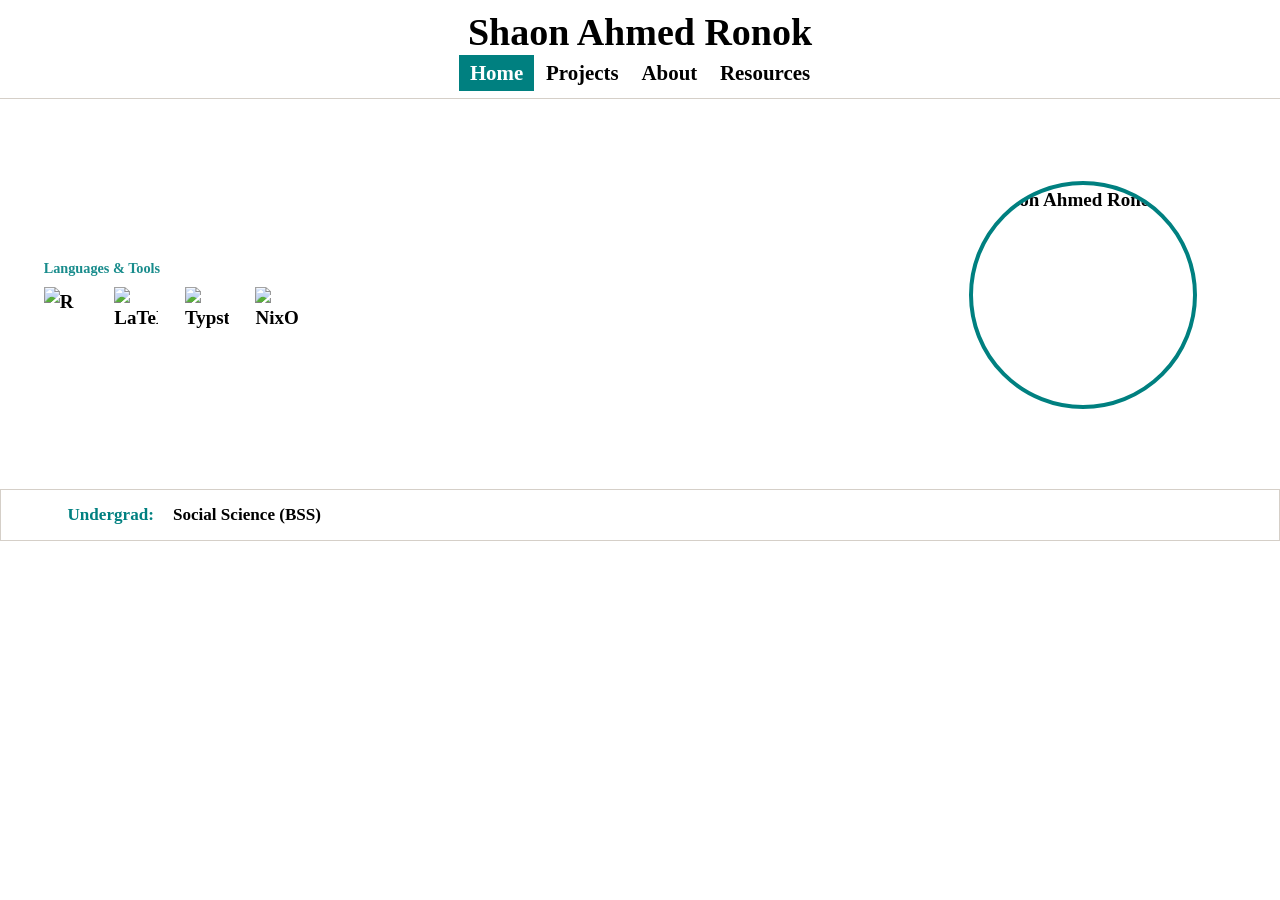
==== commit 4bad9e90: "Add files via upload" ====
--- a/index.html
+++ b/index.html
@@ -3,7 +3,7 @@
 <head>
 <meta charset="UTF-8">
 <meta name="viewport" content="width=device-width, initial-scale=1.0">
-<meta name="description" content="Shaon — writer, independent researcher, systems thinker.">
+<meta name="description" content="Shaon: writer, independent researcher, systems thinker.">
 <meta property="og:title" content="Shaon">
 <meta property="og:description" content="Writer and independent researcher. Information systems, technology ethics, philosophy of science.">
 <meta property="og:type" content="website">
@@ -16,14 +16,31 @@
 <link rel="icon" href="favicon.ico">
 <link rel="stylesheet" href="style.css">
 </head>
-<body data-page="index">
-<div id="nav-mount"></div>
+<body id="top">
+
+<nav id="nav">
+  <div class="ni">
+    <a class="nlogo" href="index.html">Shaon Ahmed Ronok</a>
+    <ul class="nlinks">
+      <li><a href="index.html" class="act">Home</a></li>
+      <li><a href="projects.html">Projects</a></li>
+      <li><a href="about.html">About</a></li>
+      <li><a href="resources.html">Resources</a></li>
+    
+    </ul>
+  </div>
+</nav>
 
 <main>
 <section id="hero"><div class="w hg">
   <div>
     <h1 class="eyebrow">Languages &amp; Tools</h1>
-    <div class="techstack" id="page-mount"></div>
+    <div class="techstack">
+      <img src="icons/Rlogo.png" alt="R">
+      <img src="https://cdn.simpleicons.org/latex/008080" alt="LaTeX">
+      <img src="https://cdn.simpleicons.org/typst/239DA8" alt="Typst">
+      <img src="icons/Nix_Snowflake_Logo.svg.webp" alt="NixOS">
+    </div>
   </div>
   <div class="hpw">
     <div class="hpbg"></div>
@@ -33,24 +50,7 @@
 
 <section id="about"><div class="w info-table">
   <div class="info-row"><span class="info-label">Undergrad:</span><span class="info-val">Social Science (BSS)</span></div>
-  <div class="info-row"><span class="info-label">Workflow:</span><span class="info-val">
-    <a href="https://www.r-project.org" class="el">R</a> ·
-    <a href="https://www.latex-project.org/" class="el">LaTeX</a> ·
-    <a href="https://typst.app" class="el">Typst</a> ·
-    <a href="https://nixos.org" class="el">Nix/NixOS</a>
-  </span></div>
 </div></section>
 </main>
-
-<div id="footer-mount"></div>
-<script type="application/json" id="page-data">
-[
-  {"src":"icons/Rlogo.png","alt":"R"},
-  {"src":"https://cdn.simpleicons.org/latex/008080","alt":"LaTeX"},
-  {"src":"https://cdn.simpleicons.org/typst/239DA8","alt":"Typst"},
-  {"src":"icons/Nix_Snowflake_Logo.svg.webp","alt":"NixOS"}
-]
-</script>
-<script src="script.js" defer></script>
 </body>
 </html>
--- a/style.css
+++ b/style.css
@@ -13,113 +13,98 @@
   --fd:'STIX Two Text',serif;
   --fb:'STIX Two Text',serif;
   --fm:'STIX Two Text',serif;
-  --r:6px;
-  --sh-card:0 4px 20px rgba(0,0,0,.08);
-  --sh-glow:0 8px 24px rgba(0,0,0,.12);
+  --r:0px;
+  --nav-h:5.5rem;
 }
 
-/* reset + base */
 *,*::before,*::after{box-sizing:border-box;margin:0;padding:0}
-html{scroll-behavior:smooth;font-size:18.5px;overflow-x:hidden;width:100%}
+html{scroll-behavior:smooth;font-size:clamp(15px,1.1vw + 12px,19px);overflow-x:hidden;width:100%}
 body{font:600 1rem/1.6 var(--fb);background:var(--bg);color:var(--tx);overflow-x:hidden;width:100%;-webkit-font-smoothing:antialiased}
 ::selection{background:rgba(0,128,128,.18);color:var(--tx)}
 a{color:inherit;text-decoration:none}
 img{display:block;max-width:100%;height:auto}
-.w{width:100%;max-width:1400px;margin:0 auto;padding:0 2.3rem;position:relative;z-index:1}
-section{padding:2.5rem 0;position:relative;z-index:1}
-hr.dv{border:none;height:1px;margin:0;opacity:.5;background:linear-gradient(90deg,transparent,var(--bd) 40%,var(--bd) 60%,transparent)}
+.w{width:100%;max-width:1400px;margin:0 auto;padding:0 clamp(1rem,4vw,2.3rem);position:relative;z-index:1}
+section{padding:2.2rem 0;position:relative;z-index:1}
+hr.dv{border:none;height:1px;margin:0;background:var(--bd)}
 
-/* shared "external / accent" link style (was inline pink) */
 .el{color:var(--pk);text-decoration:none;border-bottom:2px solid var(--pk);padding-bottom:2px}
 
-/* progress bar + nav */
-#prog{position:fixed;top:0;left:0;z-index:300;height:2px;background:var(--ac);width:0;transition:width .1s linear}
-#nav{position:fixed;top:0;left:0;right:0;z-index:200;width:100%;background:#fff;backdrop-filter:blur(20px) saturate(1.2);transition:box-shadow .4s}
-#nav.sc{box-shadow:0 1px 0 var(--bd)}
-.ni{display:flex;flex-direction:column;align-items:center;justify-content:center;max-width:1400px;margin:0 auto;padding:.6rem 2.3rem .5rem;gap:.3rem;width:100%}
-.nlogo{font:700 1.5rem var(--fd);letter-spacing:-.02em}
+/* nav */
+#nav{position:fixed;top:0;left:0;right:0;z-index:200;width:100%;background:#FFFFFF;border-bottom:1px solid var(--bd)}
+.ni{display:flex;flex-direction:column;align-items:center;justify-content:center;max-width:1400px;margin:0 auto;padding:.55rem clamp(1rem,4vw,2.3rem) .45rem;gap:.25rem;width:100%}
+.nlogo{font:700 clamp(1.5rem,3vw,2rem) var(--fd)}
 .nlinks{display:flex;flex-wrap:nowrap;justify-content:center;gap:.1rem;list-style:none}
-.nlinks a{font:600 .75rem var(--fm);letter-spacing:.02em;text-transform:uppercase;padding:.28rem .42rem;border-radius:var(--r);transition:all .2s cubic-bezier(.4,0,.2,1)}
-.nlinks a:hover{color:var(--ac)}
-.nlinks a.act{color:var(--bg);background:var(--ac);font-weight:700;box-shadow:var(--sh-glow)}
+.nlinks a{font:600 clamp(.95rem,1.2vw + .5rem,1.1rem) var(--fm);padding:.32rem .55rem;border-radius:var(--r)}
+.nlinks a.act{color:var(--bg);background:var(--ac);font-weight:700}
 
-/* page heading block */
-main{padding-top:7.5rem;min-height:75vh}
-main>section:first-of-type{padding-top:0}
-.sl{display:flex;align-items:center;gap:.55rem;font:600 .75rem var(--fm);letter-spacing:.02em;text-transform:uppercase;color:var(--ac);opacity:.9;margin-bottom:.6rem}
-.sl::after{content:'';flex:0 0 22px;height:1px;background:var(--ac);opacity:.5}
-.stitle{font:700 clamp(2.2rem,4.4vw,3.6rem) var(--fd);letter-spacing:-.03em;line-height:1.1;margin-bottom:1.8rem}
-.shd{font:700 1.3rem var(--fd);margin:2.5rem 0 1rem}
+/* main offset */
+main{padding-top:var(--nav-h);min-height:75vh}
+main>section:first-of-type,main>.w>section:first-of-type{padding-top:0}
 
-/* about.html traits */
-.trait-text{max-width:760px;font:600 1rem/1.7 var(--fb);margin-bottom:1.2rem}
+.stitle{font:700 clamp(1.8rem,3.5vw,3.6rem) var(--fd);line-height:1.1;margin-bottom:.5rem}
+section+section{padding-top:.8rem}
+.shd{font:700 1.2rem var(--fd);margin:2.2rem 0 .9rem}
+section>.shd:first-child,section>h2.shd:first-child{margin-top:0}
+
+/* about.html */
+.trait-text{max-width:760px;font:600 1rem/1.7 var(--fb);margin-bottom:1.1rem}
 
 /* index.html hero + info table */
-#hero{padding-top:7rem}
-.hg{display:grid;grid-template-columns:1fr 340px;gap:4rem;align-items:center}
-.eyebrow{font:600 .75rem var(--fm);letter-spacing:.02em;text-transform:uppercase;color:var(--ac);opacity:.9;margin-bottom:.5rem}
-.techstack{display:flex;flex-wrap:wrap;gap:1.6rem;align-items:center}
-.techstack img{width:44px;height:44px;object-fit:contain;transition:transform .3s cubic-bezier(.34,1.56,.64,1)}
-.techstack img:hover{transform:scale(1.2) rotate(-5deg);filter:drop-shadow(0 4px 12px rgba(0,128,128,.25))}
+#hero{padding-top:clamp(3rem,6vw,7rem)}
+.hg{display:grid;grid-template-columns:1fr clamp(200px,24vw,340px);gap:clamp(1.5rem,4vw,4rem);align-items:center}
+.eyebrow{font:600 .75rem var(--fm);color:var(--ac);opacity:.9;margin-bottom:.5rem}
+.techstack{display:flex;flex-wrap:wrap;gap:1.4rem;align-items:center}
+.techstack img{width:clamp(32px,3.5vw,44px);height:clamp(32px,3.5vw,44px);object-fit:contain}
 .hpw{position:relative;display:flex;flex-direction:column;align-items:center}
-.hpbg{position:absolute;width:280px;height:280px;top:50%;left:50%;transform:translate(-50%,-50%);border-radius:50%;background:radial-gradient(circle,rgba(0,128,128,.10),transparent 70%);animation:pglow 5s ease-in-out infinite;pointer-events:none}
-@keyframes pglow{0%,100%{transform:translate(-50%,-50%) scale(1);opacity:.6}50%{transform:translate(-50%,-50%) scale(1.15);opacity:1}}
-.hp{width:228px;height:228px;border-radius:50%;object-fit:cover;border:4px solid var(--ac);position:relative;z-index:1;transition:transform .4s cubic-bezier(.22,1,.36,1),box-shadow .4s}
-.hp:hover{transform:scale(1.04) translateY(-4px);box-shadow:0 20px 56px rgba(0,128,128,.18)}
-#about{padding-top:2.3rem}
+.hpbg{position:absolute;width:280px;height:280px;top:50%;left:50%;transform:translate(-50%,-50%);border-radius:50%;background:transparent;pointer-events:none}
+.hp{width:clamp(140px,18vw,228px);height:clamp(140px,18vw,228px);border-radius:50%;object-fit:cover;border:4px solid var(--ac);position:relative;z-index:1}
+#about{padding-top:2rem}
 .info-table{display:flex;flex-direction:column;border:1px solid var(--bd);border-radius:var(--r);overflow:hidden}
-.info-row{display:flex;align-items:center;gap:1rem;padding:.85rem 1.3rem;border-bottom:1px solid var(--bd);transition:border-color .2s}
+.info-row{display:flex;align-items:center;gap:1rem;padding:.8rem 1.2rem;border-bottom:1px solid var(--bd)}
 .info-row:last-child{border-bottom:none}
-.info-row:hover{border-color:var(--ac)}
 .info-label{min-width:85px;font:700 .9rem var(--fm);color:var(--ac)}
 .info-val{font:600 .9rem var(--fm)}
 
-/* projects.html cards */
-.pgrid{display:grid;grid-template-columns:repeat(auto-fit,minmax(320px,1fr));gap:1.5rem;margin-top:1.8rem}
-.pc{display:flex;flex-direction:column;justify-content:space-between;padding:1.5rem;border:1px solid var(--bd);border-radius:var(--r);transition:all .25s ease}
-.pc:hover{border-color:var(--ac);transform:translateY(-4px);box-shadow:var(--sh-card)}
-.pstat{display:inline-block;width:fit-content;font:600 .75rem var(--fm);letter-spacing:.04em;text-transform:uppercase;color:var(--ac);border:1px solid var(--ac);border-radius:var(--r);padding:.15rem .5rem;margin-bottom:.8rem}
-.pct{font:700 1.3rem var(--fd);margin-bottom:.5rem}
-.pcd{font:600 .95rem/1.6 var(--fb);margin-bottom:1.2rem}
-.ptags{display:flex;flex-wrap:wrap;gap:.4rem;margin-bottom:1.2rem}
+/* projects.html */
+.pgrid{display:grid;grid-template-columns:repeat(auto-fit,minmax(min(100%,300px),1fr));gap:1.4rem;margin-top:1.6rem}
+.pc{display:flex;flex-direction:column;justify-content:space-between;padding:1.4rem;border:1px solid var(--bd);border-radius:var(--r)}
+.pstat{display:inline-block;width:fit-content;font:600 .75rem var(--fm);color:var(--ac);border:1px solid var(--ac);border-radius:var(--r);padding:.15rem .5rem;margin-bottom:.8rem}
+.pct{font:700 1.2rem var(--fd);margin-bottom:.45rem}
+.pcd{font:600 .95rem/1.6 var(--fb);margin-bottom:1.1rem}
+.ptags{display:flex;flex-wrap:wrap;gap:.4rem;margin-bottom:1.1rem}
 .ptag{font:600 .75rem var(--fm);color:var(--tx-muted);border:1px solid var(--bd);border-radius:var(--r);padding:.15rem .45rem}
-.plink{display:inline-flex;align-items:center;gap:.3rem;margin-top:auto;font:700 .9rem var(--fm);transition:gap .2s}
-.pc:hover .plink{gap:.5rem}
+.plink{display:inline-flex;align-items:center;gap:.3rem;margin-top:auto;font:700 .9rem var(--fm)}
 
 /* connect.html */
-.clinks{display:flex;flex-direction:column;gap:.9rem;max-width:620px}
-.cl{display:flex;align-items:center;gap:.9rem;padding:.95rem 1.15rem;border:1px solid var(--bd);border-radius:var(--r);transition:all .2s ease}
-.cl:hover{border-color:var(--ac);transform:translateX(4px);box-shadow:var(--sh-card)}
-.cl img{width:21px;height:21px;object-fit:contain}
-.clp{font:600 .8rem var(--fm);letter-spacing:.04em;text-transform:uppercase;color:var(--ac)}
+.clinks{display:flex;flex-direction:column;gap:.85rem;max-width:620px}
+.cl{display:flex;align-items:center;gap:.9rem;padding:.9rem 1.1rem;border:1px solid var(--bd);border-radius:var(--r)}
+.cl img{width:21px;height:21px;object-fit:contain;flex-shrink:0}
+.clp{font:600 .8rem var(--fm);color:var(--ac)}
 .clh{margin-top:.1rem;font:600 .95rem var(--fm)}
 
-/* resources.html link list */
-.alist{list-style:none;display:flex;flex-direction:column;gap:1.2rem}
-.alist li{display:flex;flex-wrap:wrap;align-items:baseline;gap:.6rem;position:relative}
+/* resources.html */
+.alist{list-style:none;display:flex;flex-direction:column;gap:1rem}
+.alist li{display:flex;flex-wrap:wrap;align-items:baseline;gap:.5rem}
 .atext{font:700 1rem var(--fd)}
-.alink{font:600 .95rem var(--fm);word-break:break-all;opacity:.9}
-.alist li::before{content:'→';position:absolute;left:-20px;color:var(--ac);opacity:0;transform:translateX(-10px);transition:opacity .2s,transform .2s}
-.alist li:hover::before{opacity:1;transform:translateX(0)}
+.alink{font:600 .9rem var(--fm);word-break:break-word;color:var(--pk);border-bottom:none;padding-bottom:0}
 
-/* footer + back-to-top */
-footer{border-top:1px solid var(--bd);padding:1.9rem 0}
+/* footer */
+footer{border-top:1px solid var(--bd);padding:1.7rem 0}
 .fc{font:600 .8rem var(--fm);color:var(--tx-muted)}
-#st{position:fixed;bottom:2rem;right:2rem;z-index:200;width:44px;height:44px;border-radius:50%;background:var(--ac);color:var(--bg);border:none;cursor:pointer;display:flex;align-items:center;justify-content:center;box-shadow:var(--sh-glow);opacity:0;transform:translateY(10px);transition:all .35s cubic-bezier(.22,1,.36,1)}
-#st.vi{opacity:1;transform:none}
-#st:hover{transform:translateY(-3px);box-shadow:0 8px 24px rgba(0,128,128,.28)}
 
-@media(max-width:900px){
-  html,body{font-size:17px}
-  .hg{grid-template-columns:1fr;gap:2rem;text-align:center}
+/* sub-headings in resources */
+.sub-shd{font:700 1rem var(--fd);margin:1.6rem 0 .7rem;opacity:.88}
+
+
+@media(max-width:700px){
+  :root{--nav-h:5rem}
+  .hg{grid-template-columns:1fr;gap:1.6rem;text-align:center}
   .hpw{order:-1}
-  .hp{width:180px;height:180px}
   .techstack{justify-content:center}
+  .pgrid{grid-template-columns:1fr}
 }
-@media(max-width:560px){
-  .w{padding:0 1.2rem}
-  .nlogo{font-size:1.2rem}
-  .nlinks a{font-size:.7rem;padding:.24rem .35rem}
-  .pgrid{grid-template-columns:1fr}
-  .alist li::before{display:none}
+@media(max-width:420px){
+  .nlogo{font-size:1.4rem}
+  .nlinks{gap:.05rem}
+  .nlinks a{font-size:.88rem;padding:.28rem .42rem}
 }
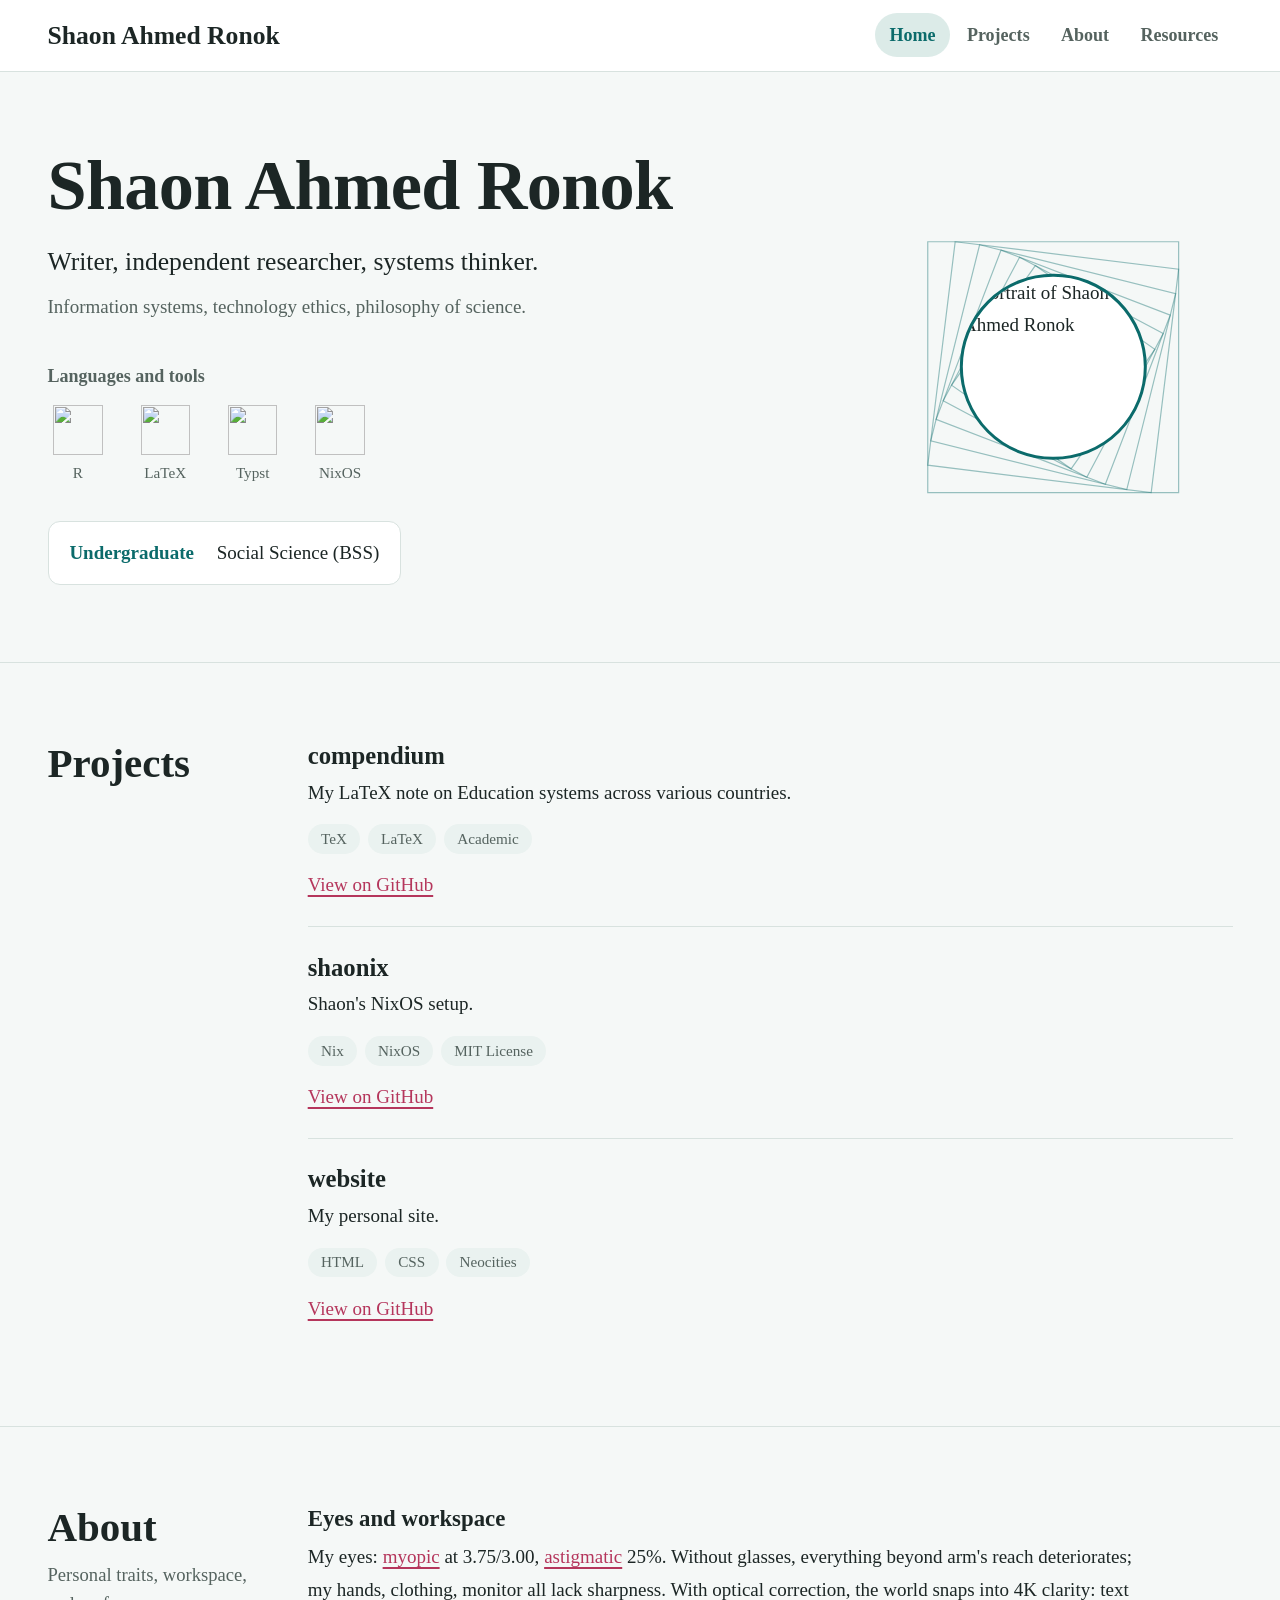
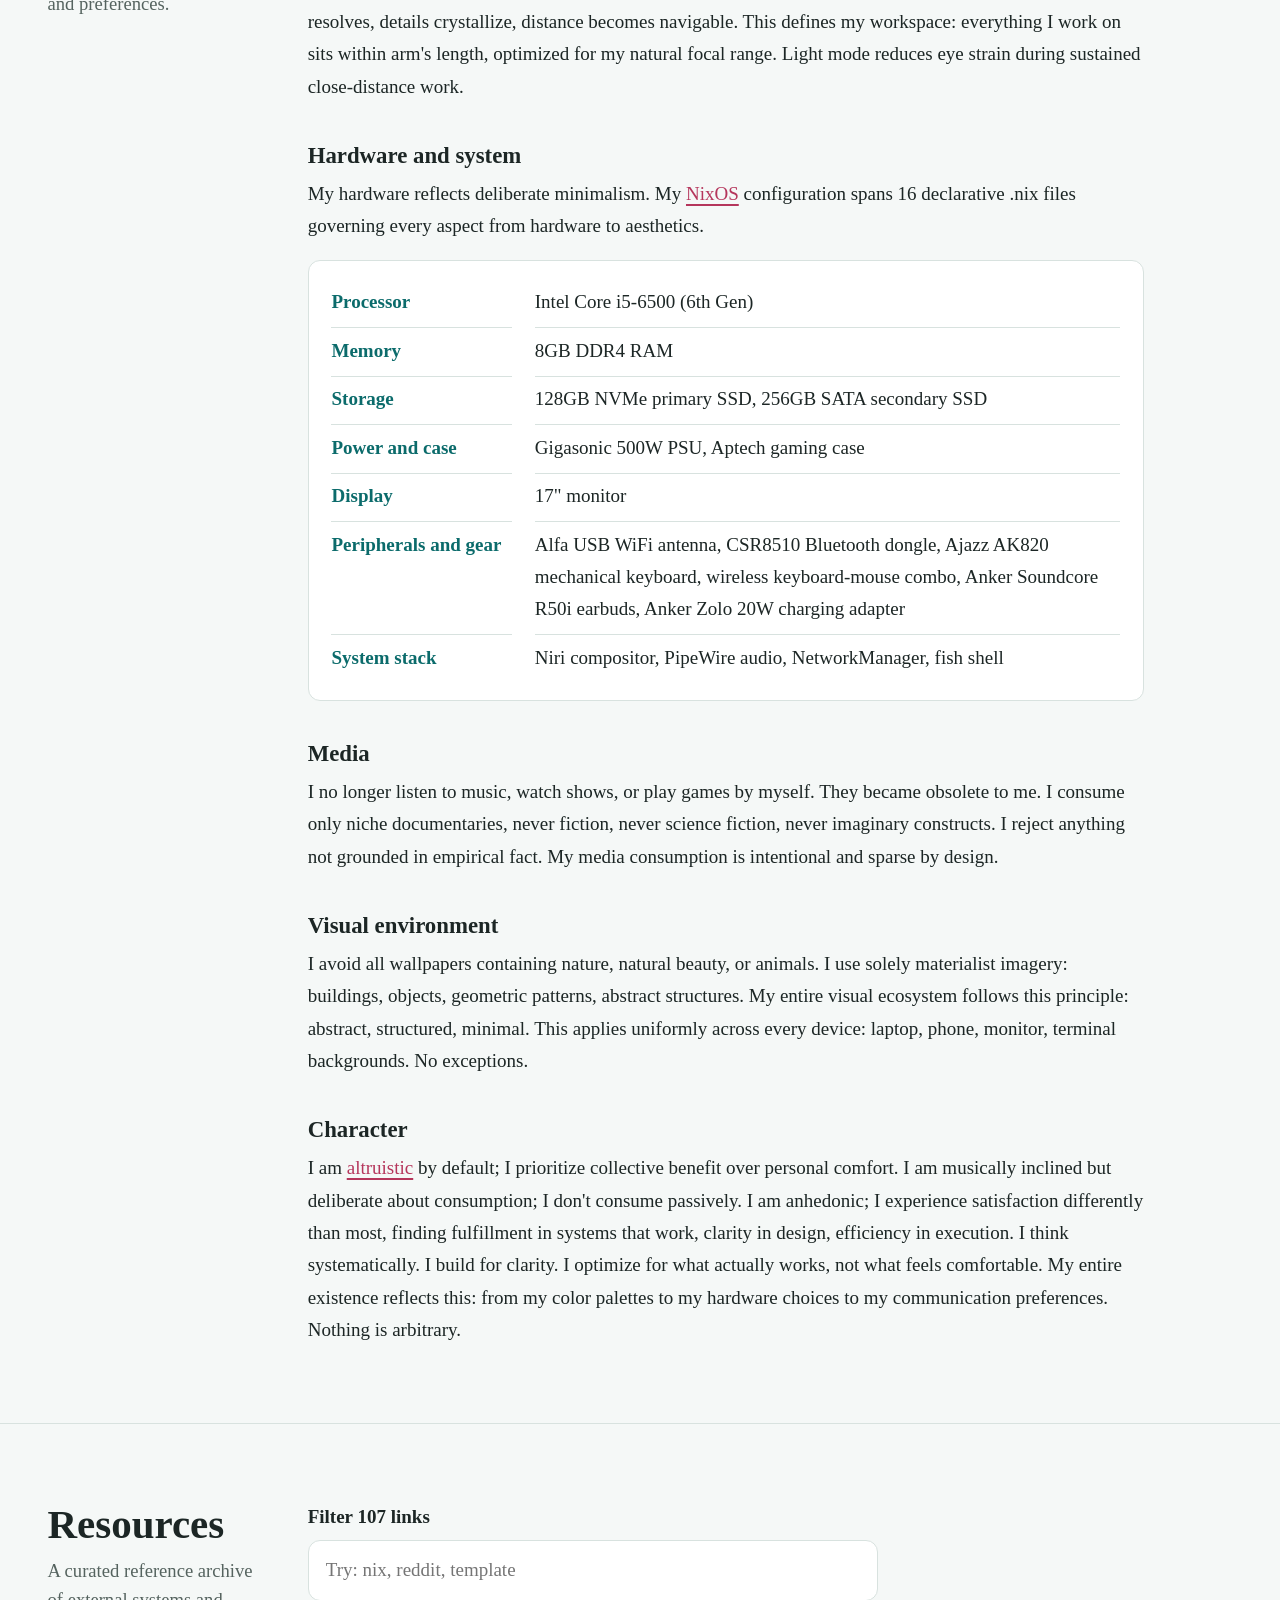
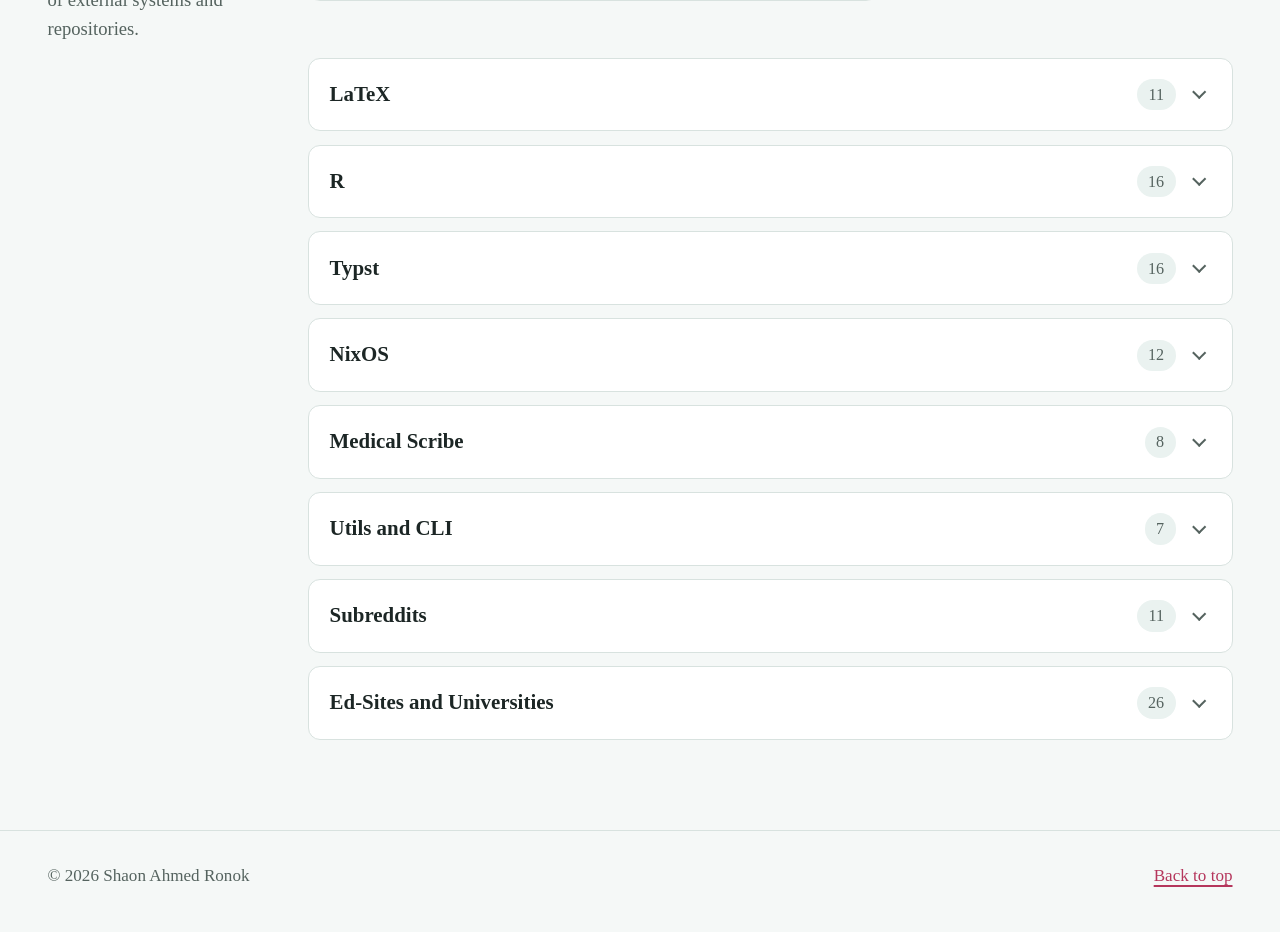
==== commit 940a6ecb: "fixes index.html" ====
--- a/index.html
+++ b/index.html
@@ -3,7 +3,10 @@
 <head>
 <meta charset="UTF-8">
 <meta name="viewport" content="width=device-width, initial-scale=1.0">
-<meta name="description" content="Shaon: writer, independent researcher, systems thinker.">
+<title>Shaon Ahmed Ronok | Writer and independent researcher</title>
+<meta name="description" content="Shaon Ahmed Ronok: writer, independent researcher, systems thinker. Information systems, technology ethics, philosophy of science.">
+<meta name="theme-color" content="#FFFFFF">
+<link rel="canonical" href="https://shaon.neocities.org">
 <meta property="og:title" content="Shaon">
 <meta property="og:description" content="Writer and independent researcher. Information systems, technology ethics, philosophy of science.">
 <meta property="og:type" content="website">
@@ -12,45 +15,588 @@
 <meta name="twitter:card" content="summary">
 <meta name="twitter:title" content="Shaon">
 <meta name="twitter:image" content="https://shaon.neocities.org/images/1772381919541.png">
-<title>Shaon</title>
 <link rel="icon" href="favicon.ico">
-<link rel="stylesheet" href="style.css">
+<style>
+@font-face{font-family:'STIX Two Text';src:url('fonts/STIX2Text-Regular.woff2') format('woff2');font-weight:400;font-style:normal;font-display:swap}
+@font-face{font-family:'STIX Two Text';src:url('fonts/STIX2Text-SemiBold.woff2') format('woff2');font-weight:600;font-style:normal;font-display:swap}
+@font-face{font-family:'STIX Two Text';src:url('fonts/STIX2Text-Bold.woff2') format('woff2');font-weight:700;font-style:normal;font-display:swap}
+
+:root{
+  --bg:#F5F8F7;
+  --surface:#FFFFFF;
+  --tint:#EAF2F0;
+  --line:#D8E2DF;
+  --ink:#1C2625;
+  --muted:#55635F;
+  --accent:#0B6B6B;
+  --accent-soft:#DCEBE8;
+  --link:#B5365C;
+  --radius:12px;
+  --font:'STIX Two Text',Georgia,'Times New Roman',serif;
+  --hh:6.5rem;
+}
+
+*,*::before,*::after{box-sizing:border-box;margin:0;padding:0}
+html{font-size:clamp(16px,.4vw + 14.5px,19px);scroll-behavior:smooth;-webkit-text-size-adjust:100%;text-size-adjust:100%}
+body{font-family:var(--font);font-weight:400;font-size:1rem;line-height:1.7;color:var(--ink);background:var(--bg);-webkit-font-smoothing:antialiased;overflow-x:hidden}
+img,svg{display:block;max-width:100%;height:auto}
+a{color:inherit}
+[hidden]{display:none !important}
+::selection{background:rgba(11,107,107,.18)}
+:focus-visible{outline:3px solid var(--accent);outline-offset:3px;border-radius:4px}
+
+.sr-only{position:absolute;width:1px;height:1px;overflow:hidden;clip:rect(0 0 0 0);white-space:nowrap}
+.skip{position:absolute;left:1rem;top:-4rem;background:var(--accent);color:#fff;padding:.5rem 1rem;border-radius:8px;z-index:300;text-decoration:none}
+.skip:focus{top:1rem}
+
+.wrap{width:100%;max-width:70rem;margin:0 auto;padding:0 clamp(1.1rem,4vw,2.5rem)}
+
+/* text links */
+.tl{color:var(--link);text-decoration:underline;text-decoration-thickness:1.5px;text-underline-offset:.22em}
+.tl:hover{text-decoration-thickness:2.5px}
+
+/* header */
+.site-header{position:sticky;top:0;z-index:200;background:rgba(255,255,255,.94);-webkit-backdrop-filter:blur(8px);backdrop-filter:blur(8px);border-bottom:1px solid var(--line)}
+.hd{display:flex;flex-direction:column;align-items:center;gap:.15rem;padding-top:.6rem;padding-bottom:.45rem}
+.brand{font-weight:700;font-size:1.35rem;line-height:1.3;text-decoration:none}
+.nav{display:flex;flex-wrap:wrap;justify-content:center;gap:.15rem;list-style:none}
+.nav a{display:block;padding:.35rem .75rem;border-radius:999px;text-decoration:none;font-weight:600;font-size:.95rem;color:var(--muted)}
+.nav a:hover{background:var(--tint);color:var(--ink)}
+.nav a[aria-current="true"]{background:var(--accent-soft);color:var(--accent);font-weight:700}
+
+/* sections */
+.sec{padding:clamp(2.6rem,6vw,4.5rem) 0;scroll-margin-top:var(--hh);border-top:1px solid var(--line)}
+.sec-grid{display:grid;grid-template-columns:minmax(0,11rem) minmax(0,1fr);gap:1.2rem clamp(1.5rem,4vw,3.5rem)}
+.sec h2{font-weight:700;font-size:clamp(1.7rem,3.2vw,2.2rem);line-height:1.15}
+.sec-lead{color:var(--muted);margin-top:.5rem;font-size:.98rem;line-height:1.55}
+
+/* hero */
+#home{border-top:0;padding-top:clamp(2rem,6vw,4.5rem)}
+.hero{display:grid;grid-template-columns:minmax(0,1fr) auto;gap:clamp(1.5rem,5vw,4.5rem);align-items:center}
+.hero h1{font-weight:700;font-size:clamp(2.2rem,5.6vw,3.7rem);line-height:1.08;letter-spacing:-.01em}
+.hero .lead{font-size:clamp(1.15rem,2vw,1.4rem);line-height:1.5;margin-top:1rem;max-width:30rem}
+.hero .fields{color:var(--muted);margin-top:.5rem;max-width:32rem}
+.tools-label{margin-top:2rem;font-size:.95rem;color:var(--muted);font-weight:600}
+.tools{display:flex;flex-wrap:wrap;gap:1.4rem;list-style:none;margin-top:.7rem}
+.tools li{display:flex;flex-direction:column;align-items:center;gap:.3rem;min-width:3.2rem}
+.tools img{width:2.6rem;height:2.6rem;object-fit:contain}
+.tools span{font-size:.8rem;color:var(--muted)}
+.glance{margin-top:1.8rem;display:inline-grid;grid-template-columns:auto 1fr;gap:.2rem 1.2rem;padding:.8rem 1.1rem;background:var(--surface);border:1px solid var(--line);border-radius:var(--radius);max-width:100%}
+.glance dt{font-weight:700;color:var(--accent)}
+.glance dd{font-weight:400}
+
+.figure{position:relative;width:clamp(15rem,28vw,22rem);aspect-ratio:1;justify-self:center}
+.figure svg{position:absolute;inset:0;width:100%;height:100%}
+.figure svg rect{fill:none;stroke:var(--accent);stroke-width:1.2;opacity:.4;vector-effect:non-scaling-stroke}
+.figure img{position:absolute;top:50%;left:50%;width:52%;height:auto;aspect-ratio:1;transform:translate(-50%,-50%);border-radius:50%;object-fit:cover;border:3px solid var(--accent);background:var(--surface)}
+
+/* projects */
+.proj-list{list-style:none}
+.proj{padding:1.3rem 0;border-top:1px solid var(--line)}
+.proj:first-child{border-top:0;padding-top:0}
+.proj h3{font-weight:700;font-size:1.3rem;line-height:1.3}
+.proj p{margin-top:.25rem}
+.tags{display:flex;flex-wrap:wrap;gap:.4rem;list-style:none;margin:.8rem 0}
+.tags li{font-size:.8rem;line-height:1.2;color:var(--muted);background:var(--tint);border-radius:999px;padding:.3rem .7rem}
+.proj-more{margin-top:.6rem;padding-top:1.3rem;border-top:1px solid var(--line)}
+
+/* about */
+.about-body{display:flex;flex-direction:column;gap:2rem;max-width:44rem}
+.about-body h3{font-weight:700;font-size:1.2rem;line-height:1.3;margin-bottom:.4rem}
+.about-body p+p{margin-top:.8rem}
+.specs{display:grid;grid-template-columns:minmax(0,9.5rem) minmax(0,1fr);gap:.1rem 1.2rem;background:var(--surface);border:1px solid var(--line);border-radius:var(--radius);padding:1rem 1.2rem;margin-top:.9rem}
+.specs dt{font-weight:700;color:var(--accent);padding:.35rem 0}
+.specs dd{padding:.35rem 0}
+.specs dt,.specs dd{border-top:1px solid var(--line)}
+.specs dt:first-of-type,.specs dt:first-of-type+dd{border-top:0}
+
+/* resources */
+.filter{display:block;margin-bottom:1rem}
+.filter span{display:block;font-weight:600;margin-bottom:.35rem}
+.filter input{width:100%;max-width:30rem;font:inherit;font-size:1rem;color:var(--ink);background:var(--surface);border:1.5px solid var(--line);border-radius:var(--radius);padding:.7rem .9rem;min-height:2.9rem}
+.filter input:focus-visible{border-color:var(--accent)}
+.status{color:var(--muted);font-size:.9rem;min-height:1.4rem;margin-bottom:.6rem}
+.grp{background:var(--surface);border:1px solid var(--line);border-radius:var(--radius);margin-bottom:.7rem;overflow:hidden}
+.grp summary{display:flex;align-items:center;gap:.8rem;padding:.95rem 1.1rem;cursor:pointer;list-style:none;min-height:3.2rem}
+.grp summary::-webkit-details-marker{display:none}
+.grp summary:hover{background:var(--tint)}
+.grp .gt{font-weight:700;font-size:1.1rem;flex:1;min-width:0}
+.grp .cnt{font-size:.85rem;color:var(--muted);background:var(--tint);border-radius:999px;padding:.1rem .6rem}
+.grp summary::after{content:"";width:.55rem;height:.55rem;border-right:2px solid var(--muted);border-bottom:2px solid var(--muted);transform:rotate(45deg);margin:-.2rem .3rem 0 .2rem;transition:transform .15s ease;flex:none}
+.grp[open] summary::after{transform:rotate(-135deg);margin-top:.25rem}
+.grp[open] summary{border-bottom:1px solid var(--line)}
+.gb{padding:.5rem .6rem .8rem}
+.blk+.blk{margin-top:.6rem}
+.sub{font-weight:700;font-size:1rem;color:var(--accent);padding:.6rem .5rem .2rem}
+.links{list-style:none}
+.links a{display:flex;flex-wrap:wrap;align-items:baseline;justify-content:space-between;gap:.1rem .9rem;padding:.6rem .5rem;border-radius:8px;text-decoration:none;min-height:2.75rem}
+.links a:hover{background:var(--tint)}
+.links .rt{font-weight:600}
+.links a:hover .rt{color:var(--link);text-decoration:underline;text-underline-offset:.2em}
+.links .rd{color:var(--muted);font-size:.88rem;overflow-wrap:anywhere}
+
+/* footer */
+.site-footer{border-top:1px solid var(--line);padding:1.6rem 0 2.2rem;color:var(--muted);font-size:.9rem}
+.ft{display:flex;flex-wrap:wrap;justify-content:space-between;gap:.5rem 1rem}
+
+/* tablet and phone */
+@media (max-width:860px){
+  .sec-grid{grid-template-columns:minmax(0,1fr)}
+  .sec-lead{max-width:34rem}
+}
+@media (max-width:700px){
+  .hero{grid-template-columns:minmax(0,1fr);text-align:center}
+  .figure{order:-1;width:min(15rem,70vw)}
+  .hero .lead,.hero .fields{margin-left:auto;margin-right:auto}
+  .tools{justify-content:center}
+  .glance{text-align:left}
+  .specs{grid-template-columns:minmax(0,1fr);padding:.6rem 1rem}
+  .specs dt{padding-bottom:0;border-top:1px solid var(--line)}
+  .specs dd{border-top:0;padding-top:.1rem}
+  .specs dt:first-of-type{border-top:0}
+}
+@media (min-width:701px){
+  .hd{flex-direction:row;justify-content:space-between;padding-top:.7rem;padding-bottom:.7rem}
+  :root{--hh:4.5rem}
+}
+@media (max-width:360px){
+  .brand{font-size:1.2rem}
+  .nav a{padding:.35rem .55rem;font-size:.9rem}
+}
+@media (prefers-reduced-motion:reduce){
+  html{scroll-behavior:auto}
+  .grp summary::after{transition:none}
+}
+@media print{
+  .site-header,.filter,.status,.skip{display:none}
+  .grp>.gb{display:block}
+}
+</style>
 </head>
-<body id="top">
-
-<nav id="nav">
-  <div class="ni">
-    <a class="nlogo" href="index.html">Shaon Ahmed Ronok</a>
-    <ul class="nlinks">
-      <li><a href="index.html" class="act">Home</a></li>
-      <li><a href="projects.html">Projects</a></li>
-      <li><a href="about.html">About</a></li>
-      <li><a href="resources.html">Resources</a></li>
-    
-    </ul>
+<body>
+<a class="skip" href="#main">Skip to content</a>
+
+<header class="site-header">
+  <div class="wrap hd">
+    <a class="brand" href="#home">Shaon Ahmed Ronok</a>
+    <nav aria-label="Main">
+      <ul class="nav">
+        <li><a href="#home" aria-current="true">Home</a></li>
+        <li><a href="#projects">Projects</a></li>
+        <li><a href="#about">About</a></li>
+        <li><a href="#resources">Resources</a></li>
+      </ul>
+    </nav>
   </div>
-</nav>
-
-<main>
-<section id="hero"><div class="w hg">
-  <div>
-    <h1 class="eyebrow">Languages &amp; Tools</h1>
-    <div class="techstack">
-      <img src="icons/Rlogo.png" alt="R">
-      <img src="https://cdn.simpleicons.org/latex/008080" alt="LaTeX">
-      <img src="https://cdn.simpleicons.org/typst/239DA8" alt="Typst">
-      <img src="icons/Nix_Snowflake_Logo.svg.webp" alt="NixOS">
+</header>
+
+<main id="main">
+
+  <!-- HOME -->
+  <section class="sec" id="home" aria-labelledby="home-title">
+    <div class="wrap hero">
+      <div>
+        <h1 id="home-title">Shaon Ahmed Ronok</h1>
+        <p class="lead">Writer, independent researcher, systems thinker.</p>
+        <p class="fields">Information systems, technology ethics, philosophy of science.</p>
+
+        <p class="tools-label" id="tools-label">Languages and tools</p>
+        <ul class="tools" aria-labelledby="tools-label">
+          <li><img src="icons/Rlogo.png" alt="" width="42" height="42"><span>R</span></li>
+          <li><img src="https://cdn.simpleicons.org/latex/008080" alt="" width="42" height="42"><span>LaTeX</span></li>
+          <li><img src="https://cdn.simpleicons.org/typst/239DA8" alt="" width="42" height="42"><span>Typst</span></li>
+          <li><img src="icons/Nix_Snowflake_Logo.svg.webp" alt="" width="42" height="42"><span>NixOS</span></li>
+        </ul>
+
+        <dl class="glance">
+          <dt>Undergraduate</dt>
+          <dd>Social Science (BSS)</dd>
+        </dl>
+      </div>
+
+      <div class="figure">
+        <svg viewBox="-200 -200 400 400" aria-hidden="true" focusable="false">
+        <rect x="-140.00" y="-140.00" width="280.00" height="280.00" transform="rotate(0.0)"/>
+        <rect x="-125.63" y="-125.63" width="251.25" height="251.25" transform="rotate(7.0)"/>
+        <rect x="-112.73" y="-112.73" width="225.46" height="225.46" transform="rotate(14.0)"/>
+        <rect x="-101.15" y="-101.15" width="202.31" height="202.31" transform="rotate(21.0)"/>
+        <rect x="-90.77" y="-90.77" width="181.54" height="181.54" transform="rotate(28.0)"/>
+        <rect x="-81.45" y="-81.45" width="162.90" height="162.90" transform="rotate(35.0)"/>
+        <rect x="-73.09" y="-73.09" width="146.18" height="146.18" transform="rotate(42.0)"/>
+        <rect x="-65.58" y="-65.58" width="131.17" height="131.17" transform="rotate(49.0)"/>
+        <rect x="-58.85" y="-58.85" width="117.70" height="117.70" transform="rotate(56.0)"/>
+        <rect x="-52.81" y="-52.81" width="105.62" height="105.62" transform="rotate(63.0)"/>
+        <rect x="-47.39" y="-47.39" width="94.77" height="94.77" transform="rotate(70.0)"/>
+        </svg>
+        <img src="images/profile-3.png" alt="Portrait of Shaon Ahmed Ronok" width="228" height="228" fetchpriority="high">
+      </div>
     </div>
+  </section>
+
+  <!-- PROJECTS -->
+  <section class="sec" id="projects" aria-labelledby="projects-title">
+    <div class="wrap sec-grid">
+      <div>
+        <h2 id="projects-title">Projects</h2>
+      </div>
+      <div>
+        <ul class="proj-list">
+          <li class="proj">
+            <h3>compendium</h3>
+            <p>My LaTeX note on Education systems across various countries.</p>
+            <ul class="tags"><li>TeX</li><li>LaTeX</li><li>Academic</li></ul>
+            <a class="tl" href="https://github.com/shaonahmedronok/compendium" target="_blank" rel="noopener">View on GitHub<span class="sr-only"> (opens in a new tab)</span></a>
+          </li>
+          <li class="proj">
+            <h3>shaonix</h3>
+            <p>Shaon's NixOS setup.</p>
+            <ul class="tags"><li>Nix</li><li>NixOS</li><li>MIT License</li></ul>
+            <a class="tl" href="https://github.com/shaonahmedronok/shaonix" target="_blank" rel="noopener">View on GitHub<span class="sr-only"> (opens in a new tab)</span></a>
+          </li>
+          <li class="proj">
+            <h3>website</h3>
+            <p>My personal site.</p>
+            <ul class="tags"><li>HTML</li><li>CSS</li><li>Neocities</li></ul>
+            <a class="tl" href="https://github.com/shaonahmedronok/website" target="_blank" rel="noopener">View on GitHub<span class="sr-only"> (opens in a new tab)</span></a>
+          </li>
+        </ul>
+      </div>
+    </div>
+  </section>
+
+  <!-- ABOUT -->
+  <section class="sec" id="about" aria-labelledby="about-title">
+    <div class="wrap sec-grid">
+      <div>
+        <h2 id="about-title">About</h2>
+        <p class="sec-lead">Personal traits, workspace, and preferences.</p>
+      </div>
+      <div class="about-body">
+
+        <div>
+          <h3>Eyes and workspace</h3>
+          <p>My eyes: <a href="https://grokipedia.com/page/Myopia" class="tl" target="_blank" rel="noopener">myopic</a> at 3.75/3.00, <a href="https://grokipedia.com/page/Astigmatism" class="tl" target="_blank" rel="noopener">astigmatic</a> 25%. Without glasses, everything beyond arm's reach deteriorates; my hands, clothing, monitor all lack sharpness. With optical correction, the world snaps into 4K clarity: text resolves, details crystallize, distance becomes navigable. This defines my workspace: everything I work on sits within arm's length, optimized for my natural focal range. Light mode reduces eye strain during sustained close-distance work.</p>
+        </div>
+
+        <div>
+          <h3>Hardware and system</h3>
+          <p>My hardware reflects deliberate minimalism. My <a href="https://nixos.org" class="tl" target="_blank" rel="noopener">NixOS</a> configuration spans 16 declarative .nix files governing every aspect from hardware to aesthetics.</p>
+          <dl class="specs">
+            <dt>Processor</dt><dd>Intel Core i5-6500 (6th Gen)</dd>
+            <dt>Memory</dt><dd>8GB DDR4 RAM</dd>
+            <dt>Storage</dt><dd>128GB NVMe primary SSD, 256GB SATA secondary SSD</dd>
+            <dt>Power and case</dt><dd>Gigasonic 500W PSU, Aptech gaming case</dd>
+            <dt>Display</dt><dd>17" monitor</dd>
+            <dt>Peripherals and gear</dt><dd>Alfa USB WiFi antenna, CSR8510 Bluetooth dongle, Ajazz AK820 mechanical keyboard, wireless keyboard-mouse combo, Anker Soundcore R50i earbuds, Anker Zolo 20W charging adapter</dd>
+            <dt>System stack</dt><dd>Niri compositor, PipeWire audio, NetworkManager, fish shell</dd>
+          </dl>
+        </div>
+
+        <div>
+          <h3>Media</h3>
+          <p>I no longer listen to music, watch shows, or play games by myself. They became obsolete to me. I consume only niche documentaries, never fiction, never science fiction, never imaginary constructs. I reject anything not grounded in empirical fact. My media consumption is intentional and sparse by design.</p>
+        </div>
+
+        <div>
+          <h3>Visual environment</h3>
+          <p>I avoid all wallpapers containing nature, natural beauty, or animals. I use solely materialist imagery: buildings, objects, geometric patterns, abstract structures. My entire visual ecosystem follows this principle: abstract, structured, minimal. This applies uniformly across every device: laptop, phone, monitor, terminal backgrounds. No exceptions.</p>
+        </div>
+
+        <div>
+          <h3>Character</h3>
+          <p>I am <a href="https://grokipedia.com/page/Altruism" class="tl" target="_blank" rel="noopener">altruistic</a> by default; I prioritize collective benefit over personal comfort. I am musically inclined but deliberate about consumption; I don't consume passively. I am anhedonic; I experience satisfaction differently than most, finding fulfillment in systems that work, clarity in design, efficiency in execution. I think systematically. I build for clarity. I optimize for what actually works, not what feels comfortable. My entire existence reflects this: from my color palettes to my hardware choices to my communication preferences. Nothing is arbitrary.</p>
+        </div>
+
+      </div>
+    </div>
+  </section>
+
+  <!-- RESOURCES -->
+  <section class="sec" id="resources" aria-labelledby="resources-title">
+    <div class="wrap sec-grid">
+      <div>
+        <h2 id="resources-title">Resources</h2>
+        <p class="sec-lead">A curated reference archive of external systems and repositories.</p>
+      </div>
+      <div>
+        <label class="filter" for="rfilter">
+          <span>Filter 107 links</span>
+          <input id="rfilter" type="search" placeholder="Try: nix, reddit, template" autocomplete="off" autocapitalize="off" spellcheck="false">
+        </label>
+        <p class="status" id="rstatus" role="status" aria-live="polite"></p>
+
+        <div id="rgroups">
+    <details class="grp">
+      <summary><span class="gt">LaTeX</span><span class="cnt">11</span></summary>
+      <div class="gb">
+        <div class="blk">
+          <ul class="links">
+            <li><a href="https://www.ctan.org/pkg/texbook" target="_blank" rel="noopener"><span class="rt">The TeXbook</span><span class="rd">ctan.org</span></a></li>
+            <li><a href="https://www.latex-project.org/help/documentation" target="_blank" rel="noopener"><span class="rt">LaTeX Project Official Docs</span><span class="rd">latex-project.org</span></a></li>
+            <li><a href="https://ctan.org" target="_blank" rel="noopener"><span class="rt">CTAN Package Documentation</span><span class="rd">ctan.org</span></a></li>
+            <li><a href="https://ctan.org/pkg/lshort-english" target="_blank" rel="noopener"><span class="rt">The Not So Short Introduction to LaTeX</span><span class="rd">ctan.org</span></a></li>
+            <li><a href="https://www.overleaf.com/learn" target="_blank" rel="noopener"><span class="rt">Overleaf Tutorials</span><span class="rd">overleaf.com</span></a></li>
+            <li><a href="https://tug.org/TUGboat" target="_blank" rel="noopener"><span class="rt">TUGboat Journal</span><span class="rd">tug.org</span></a></li>
+            <li><a href="https://www.informit.com/store/the-latex-companion-9780201362992" target="_blank" rel="noopener"><span class="rt">LaTeX Companion</span><span class="rd">informit.com</span></a></li>
+            <li><a href="https://castel.dev" target="_blank" rel="noopener"><span class="rt">castel.dev</span><span class="rd">castel.dev</span></a></li>
+            <li><a href="https://www.youtube.com/playlist?list=PLHXZ9OQGMqxcWWkx2DMnQmj5os2X5ZR73" target="_blank" rel="noopener"><span class="rt">LaTeX YT Playlist</span><span class="rd">youtube.com</span></a></li>
+            <li><a href="https://www.reddit.com/r/LaTeX/search/?q=latex+learning+for+absolute+noob" target="_blank" rel="noopener"><span class="rt">LaTeX QnA</span><span class="rd">reddit.com</span></a></li>
+            <li><a href="https://www.overleaf.com" target="_blank" rel="noopener"><span class="rt">LaTeX Editor</span><span class="rd">overleaf.com</span></a></li>
+          </ul>
+        </div>
+      </div>
+    </details>
+    <details class="grp">
+      <summary><span class="gt">R</span><span class="cnt">16</span></summary>
+      <div class="gb">
+        <div class="blk">
+          <ul class="links">
+            <li><a href="https://www.r-project.org" target="_blank" rel="noopener"><span class="rt">R Project Official Docs</span><span class="rd">r-project.org</span></a></li>
+            <li><a href="https://cran.r-project.org/web/views" target="_blank" rel="noopener"><span class="rt">CRAN Task Views</span><span class="rd">cran.r-project.org</span></a></li>
+            <li><a href="https://cran.r-project.org" target="_blank" rel="noopener"><span class="rt">Comprehensive R Archive Network</span><span class="rd">cran.r-project.org</span></a></li>
+            <li><a href="https://r4ds.had.co.nz" target="_blank" rel="noopener"><span class="rt">R for Data Science</span><span class="rd">r4ds.had.co.nz</span></a></li>
+            <li><a href="https://adv-r.hadley.nz" target="_blank" rel="noopener"><span class="rt">Advanced R</span><span class="rd">adv-r.hadley.nz</span></a></li>
+            <li><a href="https://ggplot2-book.org" target="_blank" rel="noopener"><span class="rt">ggplot2: Elegant Graphics for Data Analysis</span><span class="rd">ggplot2-book.org</span></a></li>
+            <li><a href="https://www.princeton.edu/~kosukei/qss.html" target="_blank" rel="noopener"><span class="rt">Quantitative Social Science</span><span class="rd">princeton.edu</span></a></li>
+            <li><a href="https://github.com/rmcelreath/rethinking" target="_blank" rel="noopener"><span class="rt">Statistical Rethinking</span><span class="rd">github.com</span></a></li>
+            <li><a href="https://rstudio.com/resources/cheatsheets" target="_blank" rel="noopener"><span class="rt">RStudio Cheat Sheets</span><span class="rd">rstudio.com</span></a></li>
+            <li><a href="https://www.w3schools.com/r/default.asp" target="_blank" rel="noopener"><span class="rt">R W3Schools</span><span class="rd">w3schools.com</span></a></li>
+            <li><a href="https://www.youtube.com/playlist?list=PLu6UwBFCnlEcb3as1ZSZYjAWRkVkC3ODs" target="_blank" rel="noopener"><span class="rt">R YT Playlist</span><span class="rd">youtube.com</span></a></li>
+            <li><a href="https://www.reddit.com/r/statistics" target="_blank" rel="noopener"><span class="rt">r/statistics</span><span class="rd">reddit.com</span></a></li>
+            <li><a href="https://www.reddit.com/r/rstats" target="_blank" rel="noopener"><span class="rt">r/rstats</span><span class="rd">reddit.com</span></a></li>
+            <li><a href="https://www.reddit.com/r/RStudio" target="_blank" rel="noopener"><span class="rt">r/RStudio</span><span class="rd">reddit.com</span></a></li>
+            <li><a href="https://posit.cloud" target="_blank" rel="noopener"><span class="rt">Posit (R Editor)</span><span class="rd">posit.cloud</span></a></li>
+            <li><a href="https://github.com/iamericfletcher/awesome-r-learning-resources#comprehensive-r-tutorials" target="_blank" rel="noopener"><span class="rt">Awesome R Learning Resources</span><span class="rd">github.com</span></a></li>
+          </ul>
+        </div>
+      </div>
+    </details>
+    <details class="grp">
+      <summary><span class="gt">Typst</span><span class="cnt">16</span></summary>
+      <div class="gb">
+        <div class="blk">
+          <ul class="links">
+            <li><a href="https://typst.app/docs" target="_blank" rel="noopener"><span class="rt">Typst Official Documentation</span><span class="rd">typst.app</span></a></li>
+            <li><a href="https://github.com/typst/typst" target="_blank" rel="noopener"><span class="rt">Typst GitHub Repository</span><span class="rd">github.com</span></a></li>
+            <li><a href="https://typst.app/universe" target="_blank" rel="noopener"><span class="rt">Typst Community Gallery</span><span class="rd">typst.app</span></a></li>
+            <li><a href="https://typst.app/docs/examples" target="_blank" rel="noopener"><span class="rt">Typst by Example</span><span class="rd">typst.app</span></a></li>
+            <li><a href="https://typst.app/docs/guides/guide-for-latex-users" target="_blank" rel="noopener"><span class="rt">Typst for LaTeX Users</span><span class="rd">typst.app</span></a></li>
+            <li><a href="https://typst.app/app" target="_blank" rel="noopener"><span class="rt">Typst Web Editor</span><span class="rd">typst.app</span></a></li>
+          </ul>
+        </div>
+        <div class="blk">
+          <h4 class="sub">Templates</h4>
+          <ul class="links">
+            <li><a href="https://github.com/LaPreprint/typst" target="_blank" rel="noopener"><span class="rt">LaPreprint Template</span><span class="rd">github.com</span></a></li>
+            <li><a href="https://github.com/hzkonor/bubble-template" target="_blank" rel="noopener"><span class="rt">Bubble Document Layout</span><span class="rd">github.com</span></a></li>
+            <li><a href="https://github.com/caffeinatedgaze/bare-bones-cv" target="_blank" rel="noopener"><span class="rt">Bare Bones CV</span><span class="rd">github.com</span></a></li>
+            <li><a href="https://github.com/jskherman/imprecv" target="_blank" rel="noopener"><span class="rt">Imprecv System</span><span class="rd">github.com</span></a></li>
+            <li><a href="https://github.com/skyzh/chicv" target="_blank" rel="noopener"><span class="rt">Chicv Engine</span><span class="rd">github.com</span></a></li>
+            <li><a href="https://github.com/GeorgeHoneywood/alta-typst" target="_blank" rel="noopener"><span class="rt">Alta Typst Profiles</span><span class="rd">github.com</span></a></li>
+            <li><a href="https://github.com/yunanwg/brilliant-CV" target="_blank" rel="noopener"><span class="rt">Brilliant CV Architecture</span><span class="rd">github.com</span></a></li>
+            <li><a href="https://github.com/peterpf/modern-typst-resume" target="_blank" rel="noopener"><span class="rt">Modern Resume Layout</span><span class="rd">github.com</span></a></li>
+            <li><a href="https://github.com/pncnmnp/typst-poster" target="_blank" rel="noopener"><span class="rt">Typst Poster Engine</span><span class="rd">github.com</span></a></li>
+            <li><a href="https://github.com/p4perf4ce/typst-ieee-trans-template" target="_blank" rel="noopener"><span class="rt">IEEE Transactions System</span><span class="rd">github.com</span></a></li>
+          </ul>
+        </div>
+      </div>
+    </details>
+    <details class="grp">
+      <summary><span class="gt">NixOS</span><span class="cnt">12</span></summary>
+      <div class="gb">
+        <div class="blk">
+          <ul class="links">
+            <li><a href="https://nixos.org/manual/nixos/stable" target="_blank" rel="noopener"><span class="rt">NixOS Manual</span><span class="rd">nixos.org</span></a></li>
+            <li><a href="https://leanpub.com/nixos-in-production" target="_blank" rel="noopener"><span class="rt">NixOS in Production (PDF)</span><span class="rd">leanpub.com</span></a></li>
+            <li><a href="https://github.com/lecoqjacob/manix" target="_blank" rel="noopener"><span class="rt">Manix (Fast Documentation Search)</span><span class="rd">github.com</span></a></li>
+            <li><a href="https://search.nixos.org/packages" target="_blank" rel="noopener"><span class="rt">Search Nix packages</span><span class="rd">search.nixos.org</span></a></li>
+            <li><a href="https://nix-community.org" target="_blank" rel="noopener"><span class="rt">Nix Community</span><span class="rd">nix-community.org</span></a></li>
+            <li><a href="https://discourse.nixos.org" target="_blank" rel="noopener"><span class="rt">NixOS Discourse</span><span class="rd">discourse.nixos.org</span></a></li>
+            <li><a href="https://nixos-and-flakes.thiscute.world" target="_blank" rel="noopener"><span class="rt">NixOS and Flakes Book</span><span class="rd">thiscute.world</span></a></li>
+            <li><a href="https://nixos.org/guides/how-nix-works" target="_blank" rel="noopener"><span class="rt">A Tour of NixOS</span><span class="rd">nixos.org</span></a></li>
+            <li><a href="https://nix-community.github.io/home-manager" target="_blank" rel="noopener"><span class="rt">Home Manager Manual</span><span class="rd">nix-community.github.io</span></a></li>
+            <li><a href="https://determinate.systems/posts" target="_blank" rel="noopener"><span class="rt">Determinate Systems</span><span class="rd">determinate.systems</span></a></li>
+            <li><a href="https://nix.dev" target="_blank" rel="noopener"><span class="rt">Nix Dev Guide</span><span class="rd">nix.dev</span></a></li>
+            <li><a href="https://fulltimenix.com" target="_blank" rel="noopener"><span class="rt">Full Time Nix</span><span class="rd">fulltimenix.com</span></a></li>
+          </ul>
+        </div>
+      </div>
+    </details>
+    <details class="grp">
+      <summary><span class="gt">Medical Scribe</span><span class="cnt">8</span></summary>
+      <div class="gb">
+        <div class="blk">
+          <h4 class="sub">Typing and Dictation Practice</h4>
+          <ul class="links">
+            <li><a href="https://www.typingtest.com" target="_blank" rel="noopener"><span class="rt">TypingTest</span><span class="rd">typingtest.com</span></a></li>
+            <li><a href="https://www.keybr.com" target="_blank" rel="noopener"><span class="rt">Keybr</span><span class="rd">keybr.com</span></a></li>
+            <li><a href="https://www.nch.com.au/scribe/practice.html" target="_blank" rel="noopener"><span class="rt">NCH Express Scribe Practice</span><span class="rd">nch.com.au</span></a></li>
+            <li><a href="https://www.mtsamples.com" target="_blank" rel="noopener"><span class="rt">MTSamples (Transcriptions)</span><span class="rd">mtsamples.com</span></a></li>
+          </ul>
+        </div>
+        <div class="blk">
+          <h4 class="sub">Medical Terminology and EHR</h4>
+          <ul class="links">
+            <li><a href="https://www.dmu.edu/medterms/" target="_blank" rel="noopener"><span class="rt">Des Moines MedTerms</span><span class="rd">dmu.edu</span></a></li>
+            <li><a href="https://www.google.com/search?q=Rice+University+online+medical+terminology+course" target="_blank" rel="noopener"><span class="rt">Rice University Med Course</span><span class="rd">google.com</span></a></li>
+            <li><a href="https://www.youtube.com/results?search_query=Crash+Course+Anatomy+and+Physiology" target="_blank" rel="noopener"><span class="rt">Crash Course Anatomy</span><span class="rd">youtube.com</span></a></li>
+            <li><a href="https://www.open-emr.org" target="_blank" rel="noopener"><span class="rt">OpenEMR Practice</span><span class="rd">open-emr.org</span></a></li>
+          </ul>
+        </div>
+      </div>
+    </details>
+    <details class="grp">
+      <summary><span class="gt">Utils and CLI</span><span class="cnt">7</span></summary>
+      <div class="gb">
+        <div class="blk">
+          <ul class="links">
+            <li><a href="https://www.w3schools.com/programming/index.php" target="_blank" rel="noopener"><span class="rt">W3Schools Programming</span><span class="rd">w3schools.com</span></a></li>
+            <li><a href="https://git-scm.com" target="_blank" rel="noopener"><span class="rt">Git SCM</span><span class="rd">git-scm.com</span></a></li>
+            <li><a href="https://terminaltrove.com/explore" target="_blank" rel="noopener"><span class="rt">Explore Terminal Tools</span><span class="rd">terminaltrove.com</span></a></li>
+            <li><a href="https://github.com/toolleeo/awesome-cli-apps-in-a-csv" target="_blank" rel="noopener"><span class="rt">Awesome CLI Apps</span><span class="rd">github.com</span></a></li>
+            <li><a href="https://github.com/Idnan/bash-guide" target="_blank" rel="noopener"><span class="rt">Bash Guide</span><span class="rd">github.com</span></a></li>
+            <li><a href="https://raimonster.com/scripting-field-guide" target="_blank" rel="noopener"><span class="rt">Scripting Field Guide</span><span class="rd">raimonster.com</span></a></li>
+            <li><a href="https://www.gnu.org/savannah-checkouts/gnu/bash/manual/bash.html" target="_blank" rel="noopener"><span class="rt">GNU Bash Manual</span><span class="rd">gnu.org</span></a></li>
+          </ul>
+        </div>
+      </div>
+    </details>
+    <details class="grp">
+      <summary><span class="gt">Subreddits</span><span class="cnt">11</span></summary>
+      <div class="gb">
+        <div class="blk">
+          <ul class="links">
+            <li><a href="https://www.reddit.com/r/MastersDegree" target="_blank" rel="noopener"><span class="rt">r/MastersDegree</span><span class="rd">reddit.com</span></a></li>
+            <li><a href="https://www.reddit.com/r/PhD" target="_blank" rel="noopener"><span class="rt">r/PhD</span><span class="rd">reddit.com</span></a></li>
+            <li><a href="https://www.reddit.com/r/scholarships" target="_blank" rel="noopener"><span class="rt">r/scholarships</span><span class="rd">reddit.com</span></a></li>
+            <li><a href="https://www.reddit.com/r/studyAbroad" target="_blank" rel="noopener"><span class="rt">r/studyAbroad</span><span class="rd">reddit.com</span></a></li>
+            <li><a href="https://www.reddit.com/r/University" target="_blank" rel="noopener"><span class="rt">r/University</span><span class="rd">reddit.com</span></a></li>
+            <li><a href="https://www.reddit.com/r/gradadmissions" target="_blank" rel="noopener"><span class="rt">r/gradadmissions</span><span class="rd">reddit.com</span></a></li>
+            <li><a href="https://www.reddit.com/r/academia" target="_blank" rel="noopener"><span class="rt">r/academia</span><span class="rd">reddit.com</span></a></li>
+            <li><a href="https://www.reddit.com/r/AskAcademia" target="_blank" rel="noopener"><span class="rt">r/AskAcademia</span><span class="rd">reddit.com</span></a></li>
+            <li><a href="https://www.reddit.com/r/AskStatistics" target="_blank" rel="noopener"><span class="rt">r/AskStatistics</span><span class="rd">reddit.com</span></a></li>
+            <li><a href="https://www.reddit.com/r/explainlikeimfive" target="_blank" rel="noopener"><span class="rt">r/explainlikeimfive</span><span class="rd">reddit.com</span></a></li>
+            <li><a href="https://www.reddit.com/r/coolguides" target="_blank" rel="noopener"><span class="rt">r/coolguides</span><span class="rd">reddit.com</span></a></li>
+          </ul>
+        </div>
+      </div>
+    </details>
+    <details class="grp">
+      <summary><span class="gt">Ed-Sites and Universities</span><span class="cnt">26</span></summary>
+      <div class="gb">
+        <div class="blk">
+          <ul class="links">
+            <li><a href="https://mused.com/giza" target="_blank" rel="noopener"><span class="rt">Mused Giza</span><span class="rd">mused.com</span></a></li>
+            <li><a href="https://persepolis.getty.edu" target="_blank" rel="noopener"><span class="rt">Persepolis Getty</span><span class="rd">getty.edu</span></a></li>
+            <li><a href="https://youglish.com" target="_blank" rel="noopener"><span class="rt">YouGlish</span><span class="rd">youglish.com</span></a></li>
+            <li><a href="https://www.geoguessr.com/quiz/seterra" target="_blank" rel="noopener"><span class="rt">GeoGuessr / Seterra</span><span class="rd">geoguessr.com</span></a></li>
+            <li><a href="https://github.com/rossant/awesome-math#abstract-algebra" target="_blank" rel="noopener"><span class="rt">Awesome Math</span><span class="rd">github.com</span></a></li>
+            <li><a href="https://mathworld.wolfram.com" target="_blank" rel="noopener"><span class="rt">Wolfram MathWorld</span><span class="rd">wolfram.com</span></a></li>
+            <li><a href="https://learn-anything.xyz" target="_blank" rel="noopener"><span class="rt">Learn Anything</span><span class="rd">learn-anything.xyz</span></a></li>
+          </ul>
+        </div>
+        <div class="blk">
+          <h4 class="sub">United States</h4>
+          <ul class="links">
+            <li><a href="https://www.ed.gov/" target="_blank" rel="noopener"><span class="rt">U.S. Department of Education</span><span class="rd">ed.gov</span></a></li>
+            <li><a href="https://collegescorecard.ed.gov/" target="_blank" rel="noopener"><span class="rt">College Scorecard</span><span class="rd">ed.gov</span></a></li>
+            <li><a href="https://www.brookings.edu/center/brown-center-on-education-policy/" target="_blank" rel="noopener"><span class="rt">Brookings Education Policy</span><span class="rd">brookings.edu</span></a></li>
+            <li><a href="https://www.chronicle.com/" target="_blank" rel="noopener"><span class="rt">Chronicle of Higher Education</span><span class="rd">chronicle.com</span></a></li>
+            <li><a href="https://www.edutopia.org/" target="_blank" rel="noopener"><span class="rt">Edutopia</span><span class="rd">edutopia.org</span></a></li>
+          </ul>
+        </div>
+        <div class="blk">
+          <h4 class="sub">Europe (Nordic and Swiss)</h4>
+          <ul class="links">
+            <li><a href="https://www.sbfi.admin.ch/en/education" target="_blank" rel="noopener"><span class="rt">Swiss Government Education</span><span class="rd">admin.ch</span></a></li>
+            <li><a href="https://ethz.ch/" target="_blank" rel="noopener"><span class="rt">ETH Zurich</span><span class="rd">ethz.ch</span></a></li>
+            <li><a href="https://studyindenmark.dk/" target="_blank" rel="noopener"><span class="rt">Study in Denmark</span><span class="rd">studyindenmark.dk</span></a></li>
+            <li><a href="https://www.studyinfinland.fi/" target="_blank" rel="noopener"><span class="rt">Study in Finland</span><span class="rd">studyinfinland.fi</span></a></li>
+            <li><a href="https://study.iceland.is/" target="_blank" rel="noopener"><span class="rt">Study in Iceland</span><span class="rd">study.iceland.is</span></a></li>
+            <li><a href="https://studyinnorway.no/" target="_blank" rel="noopener"><span class="rt">Study in Norway</span><span class="rd">studyinnorway.no</span></a></li>
+            <li><a href="https://studyinsweden.se/" target="_blank" rel="noopener"><span class="rt">Study in Sweden</span><span class="rd">studyinsweden.se</span></a></li>
+            <li><a href="https://www.lunduniversity.lu.se/" target="_blank" rel="noopener"><span class="rt">Lund University (Sweden)</span><span class="rd">lu.se</span></a></li>
+          </ul>
+        </div>
+        <div class="blk">
+          <h4 class="sub">Asia (Japan and Singapore)</h4>
+          <ul class="links">
+            <li><a href="https://www.mext.go.jp/en/" target="_blank" rel="noopener"><span class="rt">MEXT (Japan)</span><span class="rd">mext.go.jp</span></a></li>
+            <li><a href="https://www.studyinjapan.go.jp/en/" target="_blank" rel="noopener"><span class="rt">Study in Japan</span><span class="rd">studyinjapan.go.jp</span></a></li>
+            <li><a href="https://www.u-tokyo.ac.jp/en/" target="_blank" rel="noopener"><span class="rt">University of Tokyo</span><span class="rd">u-tokyo.ac.jp</span></a></li>
+            <li><a href="https://www.moe.gov.sg/" target="_blank" rel="noopener"><span class="rt">Ministry of Education (Singapore)</span><span class="rd">moe.gov.sg</span></a></li>
+            <li><a href="https://www.nus.edu.sg/" target="_blank" rel="noopener"><span class="rt">National University of Singapore</span><span class="rd">nus.edu.sg</span></a></li>
+            <li><a href="https://www.ntu.edu.sg/" target="_blank" rel="noopener"><span class="rt">Nanyang Technological University</span><span class="rd">ntu.edu.sg</span></a></li>
+          </ul>
+        </div>
+      </div>
+    </details>
+        </div>
+      </div>
+    </div>
+  </section>
+
+</main>
+
+<footer class="site-footer">
+  <div class="wrap ft">
+    <p>&copy; 2026 Shaon Ahmed Ronok</p>
+    <a class="tl" href="#home">Back to top</a>
   </div>
-  <div class="hpw">
-    <div class="hpbg"></div>
-    <img src="images/profile-3.png" alt="Shaon Ahmed Ronok" class="hp">
-  </div>
-</div></section>
-
-<section id="about"><div class="w info-table">
-  <div class="info-row"><span class="info-label">Undergrad:</span><span class="info-val">Social Science (BSS)</span></div>
-</div></section>
-</main>
+</footer>
+
+<script>
+(function () {
+  /* Active navigation link while scrolling */
+  var links = document.querySelectorAll('.nav a');
+  var map = {};
+  links.forEach(function (a) { map[a.getAttribute('href').slice(1)] = a; });
+  function setActive(id) {
+    links.forEach(function (a) { a.removeAttribute('aria-current'); });
+    if (map[id]) map[id].setAttribute('aria-current', 'true');
+  }
+  if ('IntersectionObserver' in window) {
+    var io = new IntersectionObserver(function (entries) {
+      entries.forEach(function (e) { if (e.isIntersecting) setActive(e.target.id); });
+    }, { rootMargin: '-35% 0px -60% 0px' });
+    Object.keys(map).forEach(function (id) {
+      var el = document.getElementById(id);
+      if (el) io.observe(el);
+    });
+  }
+
+  /* Resource filter */
+  var input = document.getElementById('rfilter');
+  var status = document.getElementById('rstatus');
+  var groups = document.querySelectorAll('#rgroups .grp');
+  var filtering = false;
+  if (!input) return;
+
+  input.addEventListener('input', function () {
+    var q = input.value.trim().toLowerCase();
+    var total = 0;
+    groups.forEach(function (g) {
+      var any = false;
+      g.querySelectorAll('.blk').forEach(function (b) {
+        var bAny = false;
+        b.querySelectorAll('li').forEach(function (li) {
+          var m = !q || li.textContent.toLowerCase().indexOf(q) !== -1;
+          li.hidden = !m;
+          if (m) { bAny = true; total++; }
+        });
+        b.hidden = !bAny;
+        if (bAny) any = true;
+      });
+      g.hidden = !any;
+      if (q) { g.open = any; }
+      else if (filtering) { g.open = false; }
+    });
+    filtering = !!q;
+    if (!q) { status.textContent = ''; }
+    else if (total === 0) { status.textContent = 'No links match "' + input.value.trim() + '".'; }
+    else { status.textContent = total + (total === 1 ? ' link found.' : ' links found.'); }
+  });
+})();
+</script>
 </body>
 </html>
